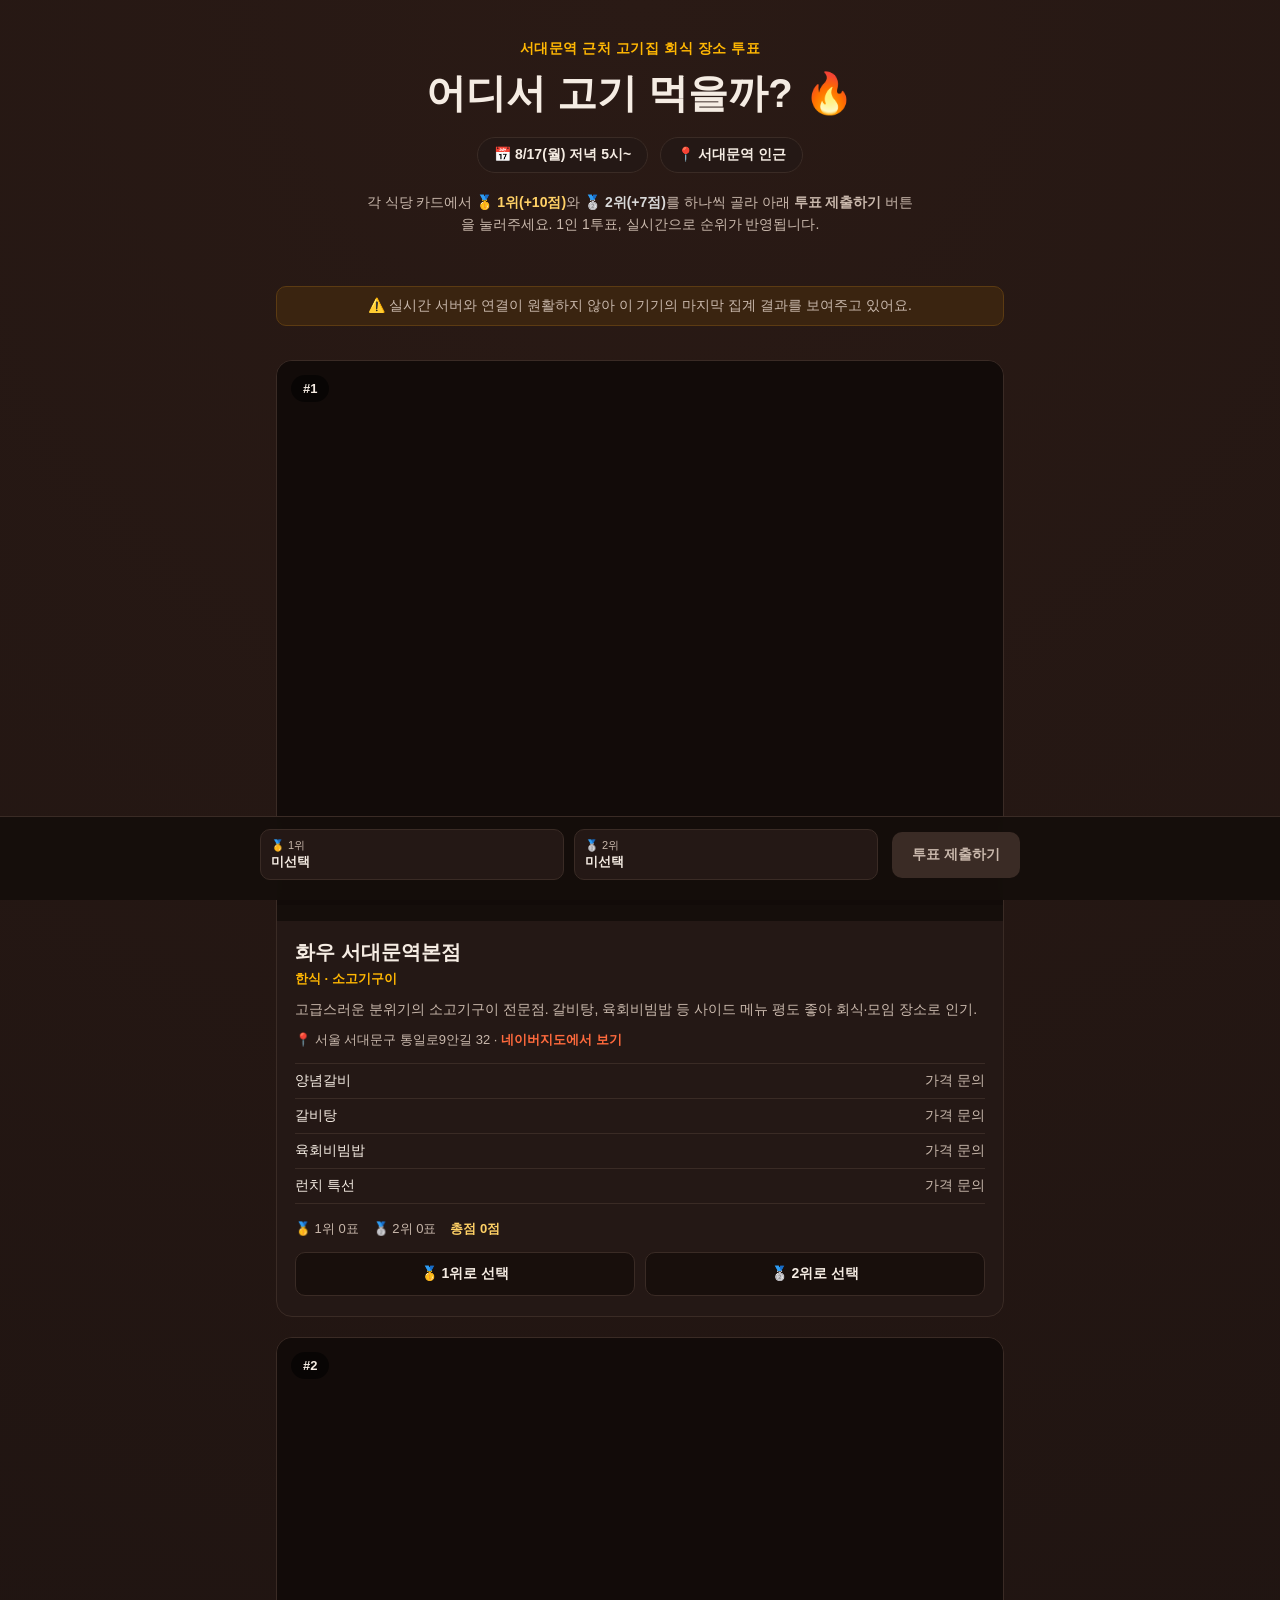
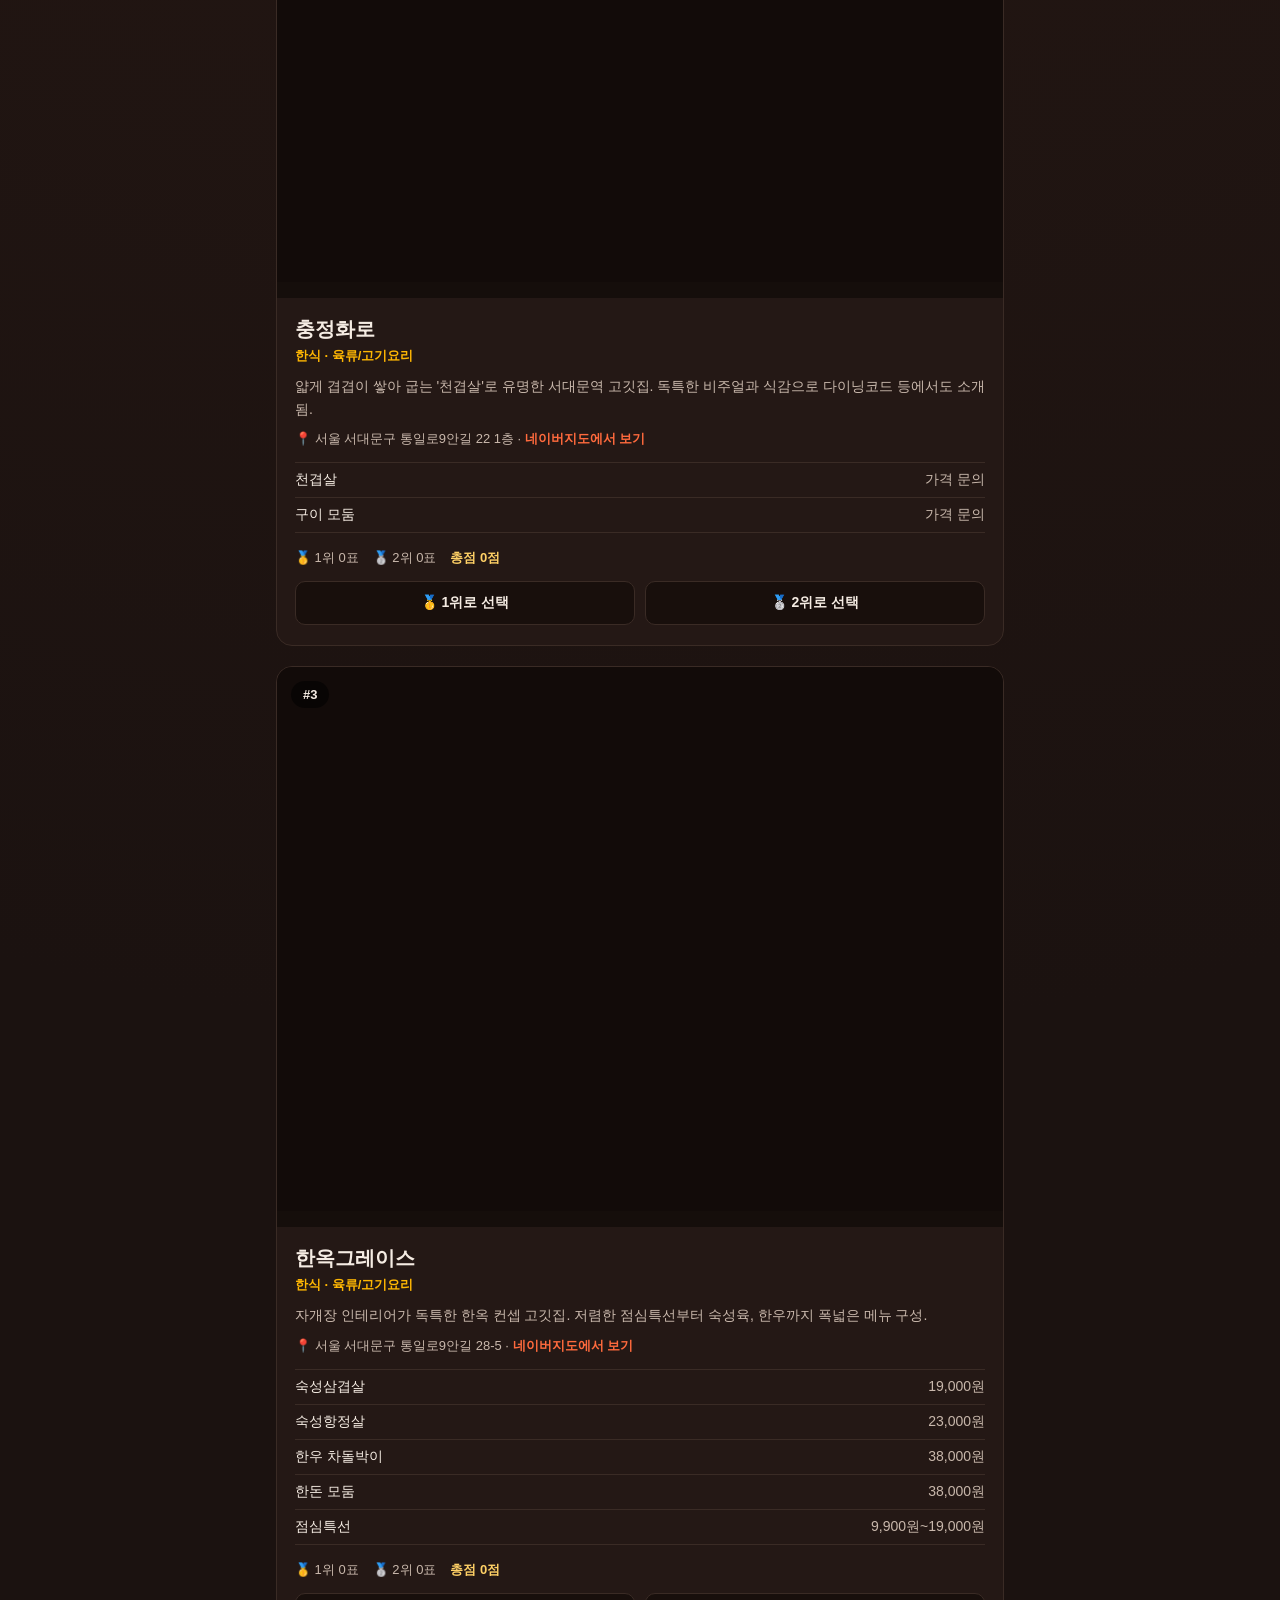
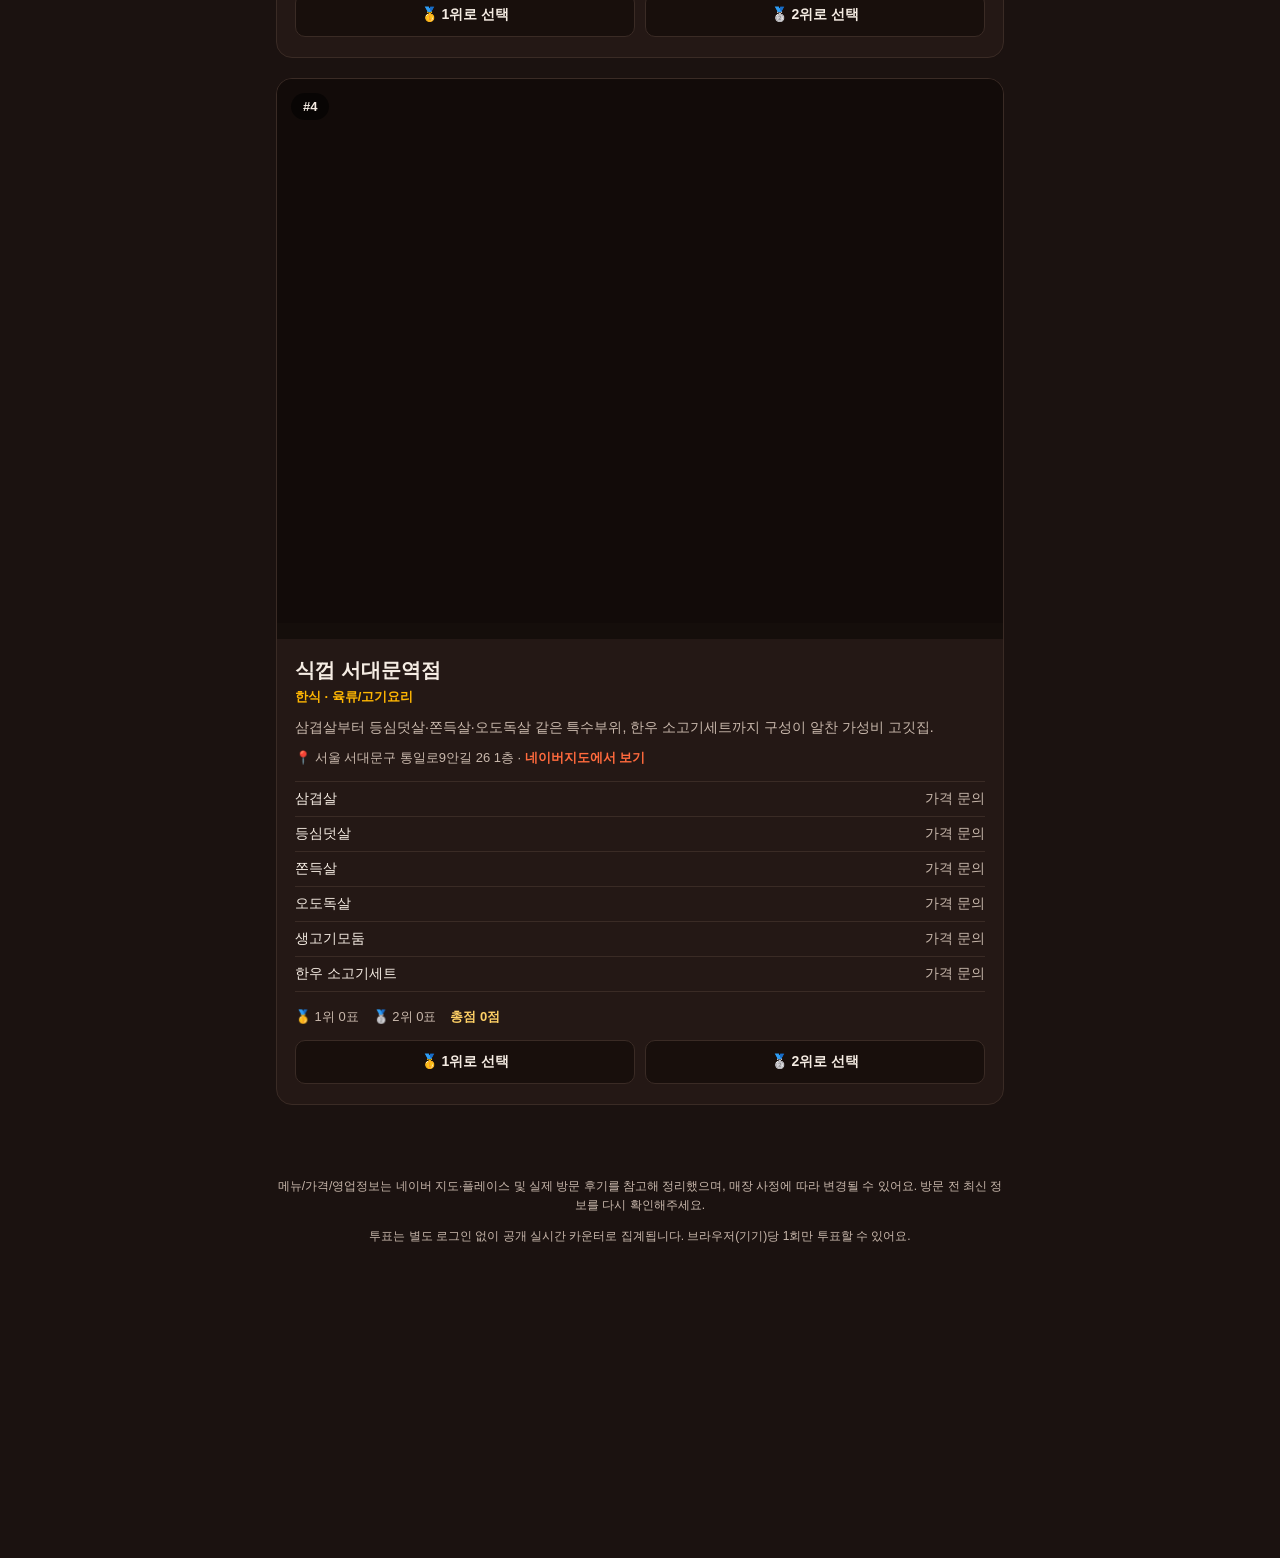
==== seodaemun-gogi-vote/index.html @ 244f773f "Add Seodaemun BBQ restaurant voting site Static site letting the team pick a dinner spot among 4 Seo" ====
<!DOCTYPE html>
<html lang="ko">
<head>
<meta charset="UTF-8">
<meta name="viewport" content="width=device-width, initial-scale=1.0">
<title>서대문 고기 회식 투표 🥩</title>
<link rel="stylesheet" href="style.css">
</head>
<body>

<header class="hero">
  <p class="eyebrow">서대문역 근처 고기집 회식 장소 투표</p>
  <h1>어디서 고기 먹을까? 🔥</h1>
  <div class="event-info">
    <span>📅 8/17(월) 저녁 5시~</span>
    <span>📍 서대문역 인근</span>
  </div>
  <p class="how-to">
    각 식당 카드에서 <strong class="c-gold">🥇 1위(+10점)</strong>와 <strong class="c-silver">🥈 2위(+7점)</strong>를 하나씩 골라
    아래 <strong>투표 제출하기</strong> 버튼을 눌러주세요. 1인 1투표, 실시간으로 순위가 반영됩니다.
  </p>
</header>

<main id="board" class="board">
  <p class="loading">투표 현황을 불러오는 중...</p>
</main>

<div id="vote-bar" class="vote-bar">
  <div class="vote-bar-inner">
    <div class="vote-bar-choices">
      <div class="choice-slot" id="slot-first">
        <span class="slot-label">🥇 1위</span>
        <span class="slot-value" id="slot-first-value">미선택</span>
      </div>
      <div class="choice-slot" id="slot-second">
        <span class="slot-label">🥈 2위</span>
        <span class="slot-value" id="slot-second-value">미선택</span>
      </div>
    </div>
    <button id="submit-btn" class="submit-btn" disabled>투표 제출하기</button>
  </div>
  <p id="vote-msg" class="vote-msg"></p>
</div>

<footer class="footer">
  <p>메뉴/가격/영업정보는 네이버 지도·플레이스 및 실제 방문 후기를 참고해 정리했으며, 매장 사정에 따라 변경될 수 있어요. 방문 전 최신 정보를 다시 확인해주세요.</p>
  <p>투표는 별도 로그인 없이 공개 실시간 카운터로 집계됩니다. 브라우저(기기)당 1회만 투표할 수 있어요.</p>
</footer>

<script src="restaurants.js"></script>
<script src="app.js"></script>
</body>
</html>
---- seodaemun-gogi-vote/style.css ----
:root {
  --bg: #1b1210;
  --bg-card: #241815;
  --ink: #f5ece3;
  --ink-soft: #c9b8ac;
  --accent: #ff6a3d;
  --accent-2: #ffb703;
  --gold: #ffd166;
  --line: #3a2b25;
  --radius: 16px;
}

* { box-sizing: border-box; }

body {
  margin: 0;
  font-family: -apple-system, BlinkMacSystemFont, "Apple SD Gothic Neo", "Malgun Gothic", sans-serif;
  background: radial-gradient(circle at top, #2a1a15 0%, var(--bg) 55%);
  color: var(--ink);
  padding-bottom: 140px;
}

.hero {
  text-align: center;
  padding: 40px 20px 24px;
}

.eyebrow {
  color: var(--accent-2);
  font-weight: 600;
  letter-spacing: 0.04em;
  margin: 0 0 8px;
  font-size: 14px;
}

.hero h1 {
  margin: 0 0 16px;
  font-size: clamp(28px, 5vw, 40px);
}

.event-info {
  display: flex;
  gap: 12px;
  justify-content: center;
  flex-wrap: wrap;
  margin-bottom: 18px;
}

.event-info span {
  background: var(--bg-card);
  border: 1px solid var(--line);
  padding: 8px 16px;
  border-radius: 999px;
  font-size: 14px;
  font-weight: 600;
}

.how-to {
  max-width: 560px;
  margin: 0 auto;
  color: var(--ink-soft);
  font-size: 14px;
  line-height: 1.6;
}

.c-gold { color: var(--gold); }
.c-silver { color: #d9d9d9; }

.board {
  max-width: 760px;
  margin: 0 auto;
  padding: 12px 16px 40px;
  display: flex;
  flex-direction: column;
  gap: 20px;
}

.loading, .api-warning {
  text-align: center;
  color: var(--ink-soft);
  font-size: 14px;
}

.api-warning {
  background: #3a2410;
  border: 1px solid #5c3b12;
  border-radius: 10px;
  padding: 10px 14px;
}

.card {
  position: relative;
  background: var(--bg-card);
  border: 1px solid var(--line);
  border-radius: var(--radius);
  overflow: hidden;
}

.card.leader {
  border: 2px solid var(--gold);
  box-shadow: 0 0 0 4px rgba(255, 209, 102, 0.15), 0 10px 30px rgba(255, 209, 102, 0.12);
}

.leader-badge {
  position: absolute;
  top: 14px;
  left: 14px;
  z-index: 2;
  background: linear-gradient(135deg, var(--gold), var(--accent-2));
  color: #2a1a05;
  font-weight: 800;
  padding: 6px 14px;
  border-radius: 999px;
  font-size: 13px;
  box-shadow: 0 4px 12px rgba(0,0,0,0.35);
}

.rank-badge {
  position: absolute;
  top: 14px;
  left: 14px;
  z-index: 2;
  background: rgba(0,0,0,0.55);
  color: var(--ink);
  font-weight: 700;
  padding: 6px 12px;
  border-radius: 999px;
  font-size: 13px;
}

.gallery-main {
  aspect-ratio: 4 / 3;
  background: #120b09;
}

.gallery-main-img {
  width: 100%;
  height: 100%;
  object-fit: cover;
  display: block;
}

.gallery-main-img.broken {
  display: none;
}

.thumb-row {
  display: flex;
  gap: 6px;
  padding: 8px;
  overflow-x: auto;
  background: #150e0b;
}

.thumb {
  flex: 0 0 auto;
  width: 56px;
  height: 56px;
  border-radius: 8px;
  overflow: hidden;
  border: 2px solid transparent;
  padding: 0;
  background: none;
  cursor: pointer;
  opacity: 0.6;
}

.thumb img {
  width: 100%;
  height: 100%;
  object-fit: cover;
  display: block;
}

.thumb.active {
  border-color: var(--accent);
  opacity: 1;
}

.card-body {
  padding: 18px 18px 20px;
}

.card-title {
  margin: 0 0 4px;
  font-size: 20px;
}

.card-category {
  margin: 0 0 10px;
  color: var(--accent-2);
  font-size: 13px;
  font-weight: 600;
}

.card-desc {
  margin: 0 0 10px;
  color: var(--ink-soft);
  font-size: 14px;
  line-height: 1.6;
}

.card-address {
  margin: 0 0 14px;
  font-size: 13px;
  color: var(--ink-soft);
}

.card-address a {
  color: var(--accent);
  text-decoration: none;
  font-weight: 600;
}

.menu-list {
  list-style: none;
  margin: 0 0 16px;
  padding: 0;
  border-top: 1px solid var(--line);
}

.menu-list li {
  display: flex;
  justify-content: space-between;
  padding: 8px 0;
  border-bottom: 1px solid var(--line);
  font-size: 14px;
}

.menu-price {
  color: var(--ink-soft);
}

.vote-stats {
  display: flex;
  gap: 14px;
  flex-wrap: wrap;
  font-size: 13px;
  color: var(--ink-soft);
  margin-bottom: 14px;
}

.total-score {
  color: var(--gold);
  font-weight: 700;
}

.card-actions {
  display: flex;
  gap: 10px;
}

.pick-btn {
  flex: 1;
  padding: 12px 10px;
  border-radius: 10px;
  border: 1px solid var(--line);
  background: #180f0c;
  color: var(--ink);
  font-weight: 600;
  font-size: 14px;
  cursor: pointer;
}

.pick-btn.pick-first.active {
  background: linear-gradient(135deg, var(--gold), var(--accent-2));
  color: #2a1a05;
  border-color: transparent;
}

.pick-btn.pick-second.active {
  background: #d9d9d9;
  color: #2a1a05;
  border-color: transparent;
}

.vote-bar {
  position: fixed;
  bottom: 0;
  left: 0;
  right: 0;
  background: #150e0bee;
  backdrop-filter: blur(6px);
  border-top: 1px solid var(--line);
  padding: 12px 16px calc(12px + env(safe-area-inset-bottom));
  z-index: 10;
}

.vote-bar-inner {
  max-width: 760px;
  margin: 0 auto;
  display: flex;
  align-items: center;
  gap: 14px;
}

.vote-bar-choices {
  display: flex;
  gap: 10px;
  flex: 1;
  min-width: 0;
}

.choice-slot {
  flex: 1;
  background: var(--bg-card);
  border: 1px solid var(--line);
  border-radius: 10px;
  padding: 8px 10px;
  min-width: 0;
}

.slot-label {
  display: block;
  font-size: 11px;
  color: var(--ink-soft);
}

.slot-value {
  display: block;
  font-size: 13px;
  font-weight: 700;
  white-space: nowrap;
  overflow: hidden;
  text-overflow: ellipsis;
}

.submit-btn {
  flex: 0 0 auto;
  padding: 14px 20px;
  border-radius: 10px;
  border: none;
  background: linear-gradient(135deg, var(--accent), var(--accent-2));
  color: #2a1205;
  font-weight: 800;
  font-size: 14px;
  cursor: pointer;
}

.submit-btn:disabled {
  background: #3a2b25;
  color: var(--ink-soft);
  cursor: not-allowed;
}

.vote-msg {
  max-width: 760px;
  margin: 8px auto 0;
  text-align: center;
  font-size: 12px;
  color: var(--ink-soft);
}

.footer {
  max-width: 760px;
  margin: 0 auto;
  padding: 20px 16px 160px;
  color: var(--ink-soft);
  font-size: 12px;
  line-height: 1.6;
  text-align: center;
}

@media (max-width: 480px) {
  .vote-bar-inner { flex-wrap: wrap; }
  .submit-btn { width: 100%; }
}
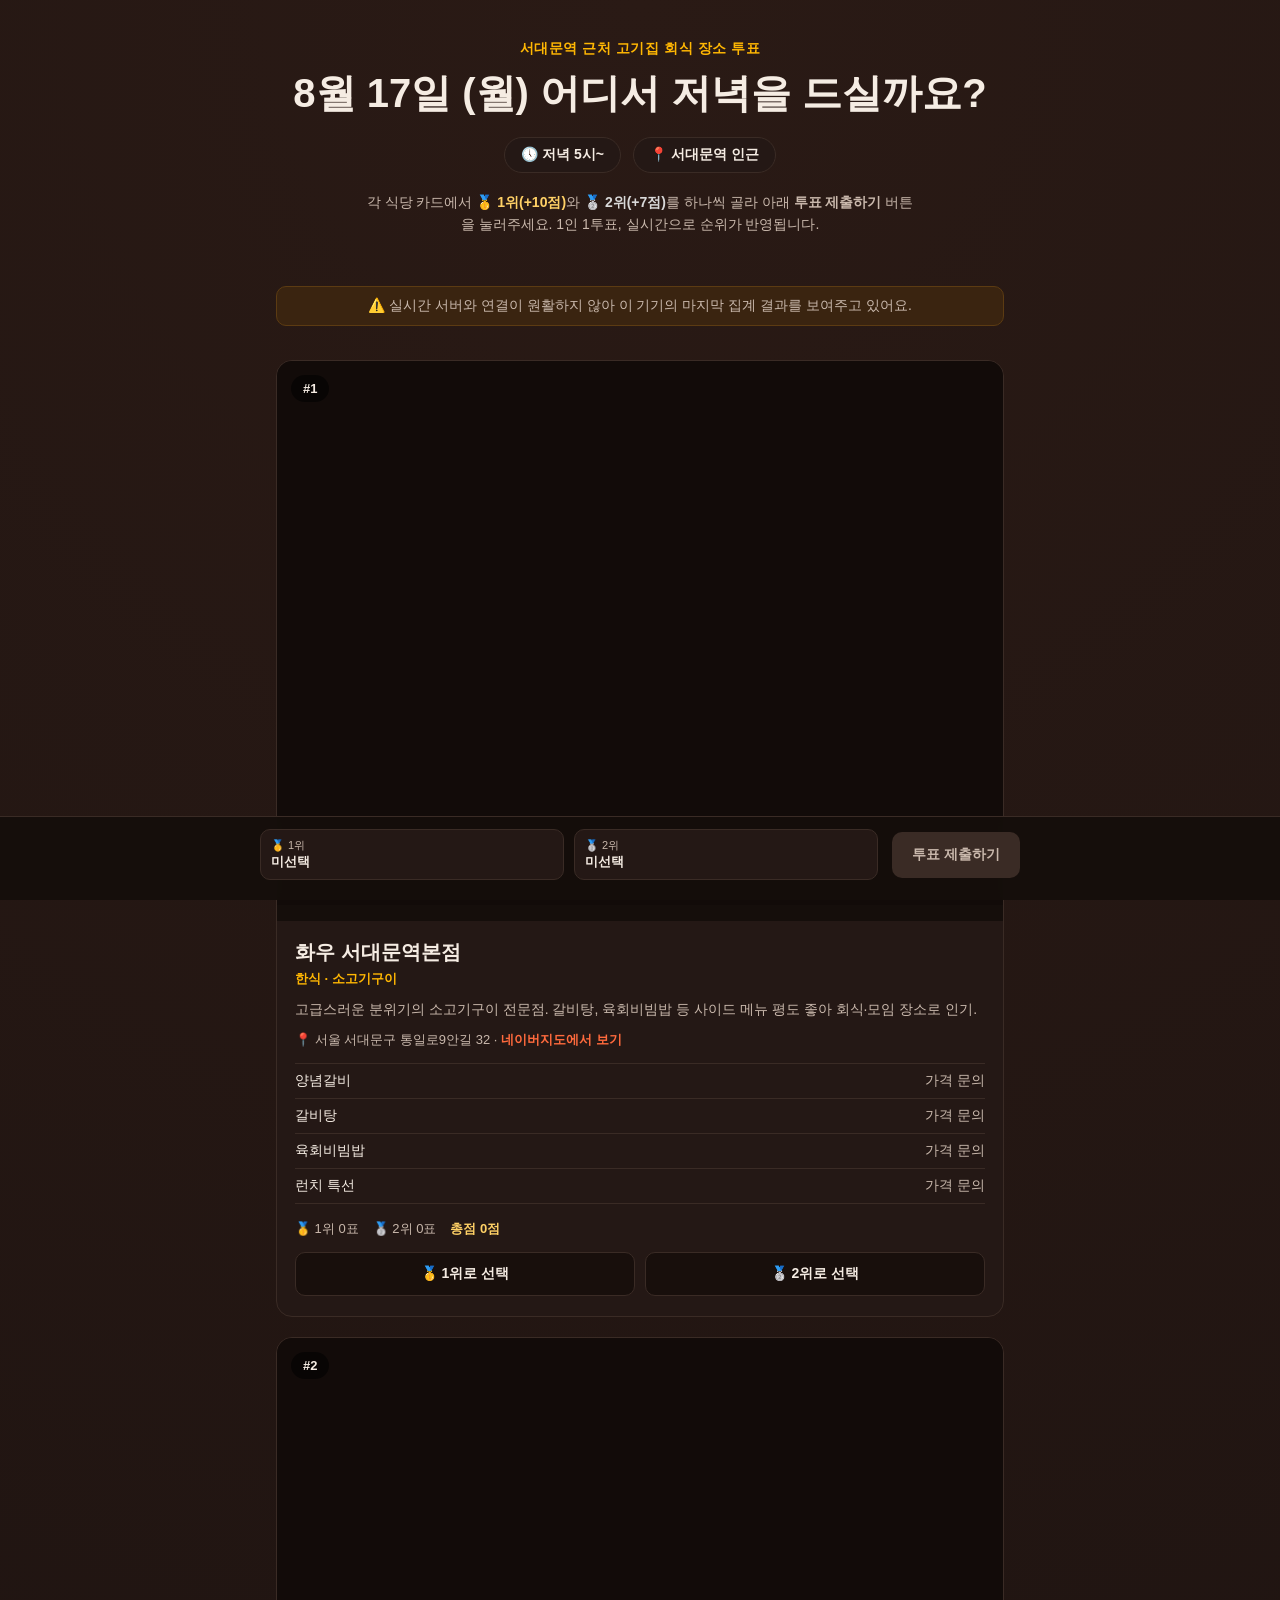
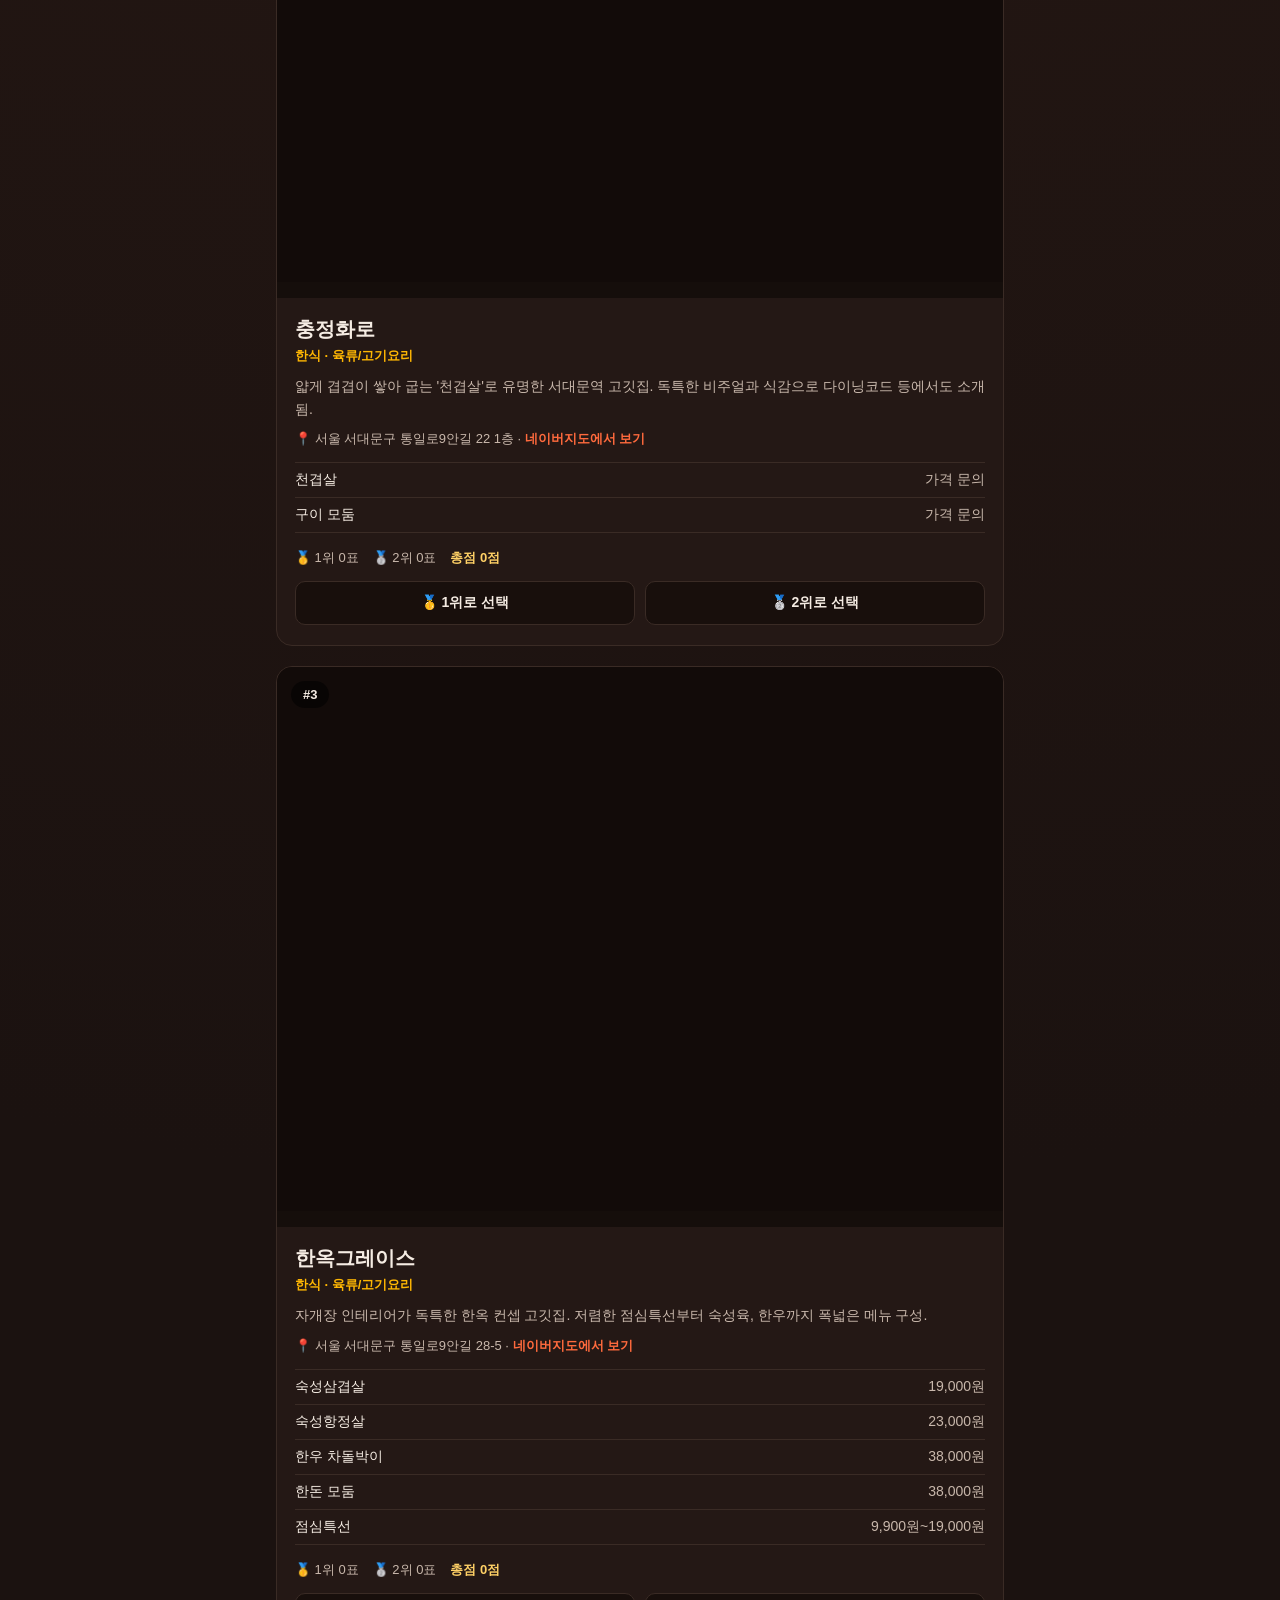
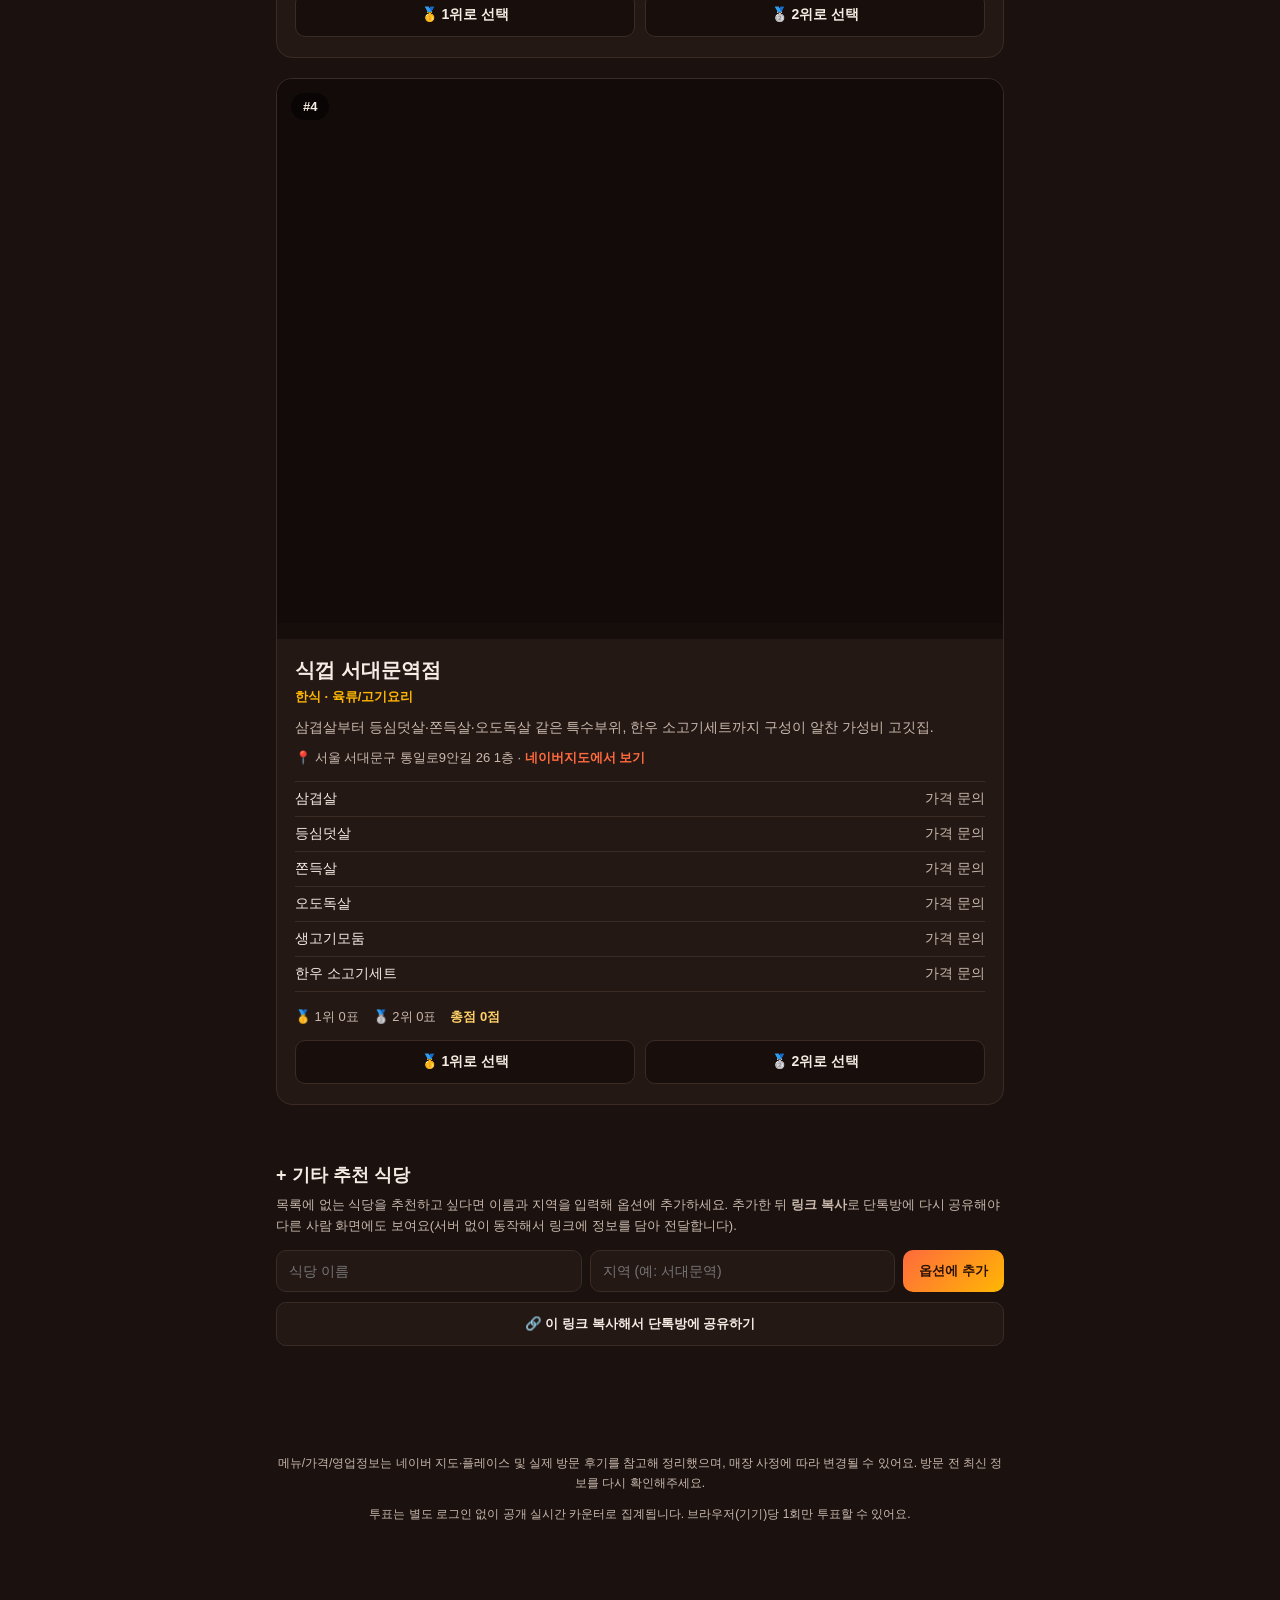
==== commit f2d642f2: "Update title and add custom restaurant suggestions Retitles the page to "8월 17일 (월) 어디서 저녁을 드실까요?" a" ====
--- a/seodaemun-gogi-vote/index.html
+++ b/seodaemun-gogi-vote/index.html
@@ -3,16 +3,16 @@
 <head>
 <meta charset="UTF-8">
 <meta name="viewport" content="width=device-width, initial-scale=1.0">
-<title>서대문 고기 회식 투표 🥩</title>
+<title>8월 17일 (월) 어디서 저녁을 드실까요?</title>
 <link rel="stylesheet" href="style.css">
 </head>
 <body>
 
 <header class="hero">
   <p class="eyebrow">서대문역 근처 고기집 회식 장소 투표</p>
-  <h1>어디서 고기 먹을까? 🔥</h1>
+  <h1>8월 17일 (월) 어디서 저녁을 드실까요?</h1>
   <div class="event-info">
-    <span>📅 8/17(월) 저녁 5시~</span>
+    <span>🕔 저녁 5시~</span>
     <span>📍 서대문역 인근</span>
   </div>
   <p class="how-to">
@@ -24,6 +24,21 @@
 <main id="board" class="board">
   <p class="loading">투표 현황을 불러오는 중...</p>
 </main>
+
+<section class="add-custom">
+  <h2>+ 기타 추천 식당</h2>
+  <p class="add-custom-desc">
+    목록에 없는 식당을 추천하고 싶다면 이름과 지역을 입력해 옵션에 추가하세요.
+    추가한 뒤 <strong>링크 복사</strong>로 단톡방에 다시 공유해야 다른 사람 화면에도 보여요(서버 없이 동작해서 링크에 정보를 담아 전달합니다).
+  </p>
+  <form id="custom-form" class="custom-form">
+    <input type="text" id="custom-name" placeholder="식당 이름" maxlength="40" required>
+    <input type="text" id="custom-region" placeholder="지역 (예: 서대문역)" maxlength="20" required>
+    <button type="submit">옵션에 추가</button>
+  </form>
+  <button type="button" id="copy-link-btn" class="copy-link-btn">🔗 이 링크 복사해서 단톡방에 공유하기</button>
+  <p id="custom-msg" class="custom-msg"></p>
+</section>
 
 <div id="vote-bar" class="vote-bar">
   <div class="vote-bar-inner">
--- a/seodaemun-gogi-vote/style.css
+++ b/seodaemun-gogi-vote/style.css
@@ -361,6 +361,101 @@
   text-align: center;
 }
 
+.gallery-placeholder {
+  aspect-ratio: 4 / 3;
+  background: linear-gradient(135deg, #2a1a15, #3a241a);
+  display: flex;
+  flex-direction: column;
+  align-items: center;
+  justify-content: center;
+  gap: 8px;
+}
+
+.placeholder-emoji {
+  font-size: 40px;
+}
+
+.placeholder-label {
+  font-size: 13px;
+  color: var(--ink-soft);
+}
+
+.custom-note {
+  margin: 0 0 16px;
+  font-size: 13px;
+  color: var(--ink-soft);
+  font-style: italic;
+}
+
+.custom-card.leader {
+  border-color: var(--gold);
+}
+
+.add-custom {
+  max-width: 760px;
+  margin: 0 auto 24px;
+  padding: 18px 16px 24px;
+}
+
+.add-custom h2 {
+  font-size: 18px;
+  margin: 0 0 8px;
+}
+
+.add-custom-desc {
+  font-size: 13px;
+  color: var(--ink-soft);
+  line-height: 1.6;
+  margin: 0 0 14px;
+}
+
+.custom-form {
+  display: flex;
+  gap: 8px;
+  flex-wrap: wrap;
+  margin-bottom: 10px;
+}
+
+.custom-form input {
+  flex: 1 1 140px;
+  padding: 12px;
+  border-radius: 10px;
+  border: 1px solid var(--line);
+  background: var(--bg-card);
+  color: var(--ink);
+  font-size: 14px;
+}
+
+.custom-form button {
+  flex: 0 0 auto;
+  padding: 12px 16px;
+  border-radius: 10px;
+  border: none;
+  background: linear-gradient(135deg, var(--accent), var(--accent-2));
+  color: #2a1205;
+  font-weight: 700;
+  cursor: pointer;
+}
+
+.copy-link-btn {
+  width: 100%;
+  padding: 12px;
+  border-radius: 10px;
+  border: 1px solid var(--line);
+  background: var(--bg-card);
+  color: var(--ink);
+  font-weight: 600;
+  cursor: pointer;
+}
+
+.custom-msg {
+  min-height: 18px;
+  font-size: 12px;
+  color: var(--ink-soft);
+  margin: 10px 0 0;
+  text-align: center;
+}
+
 @media (max-width: 480px) {
   .vote-bar-inner { flex-wrap: wrap; }
   .submit-btn { width: 100%; }
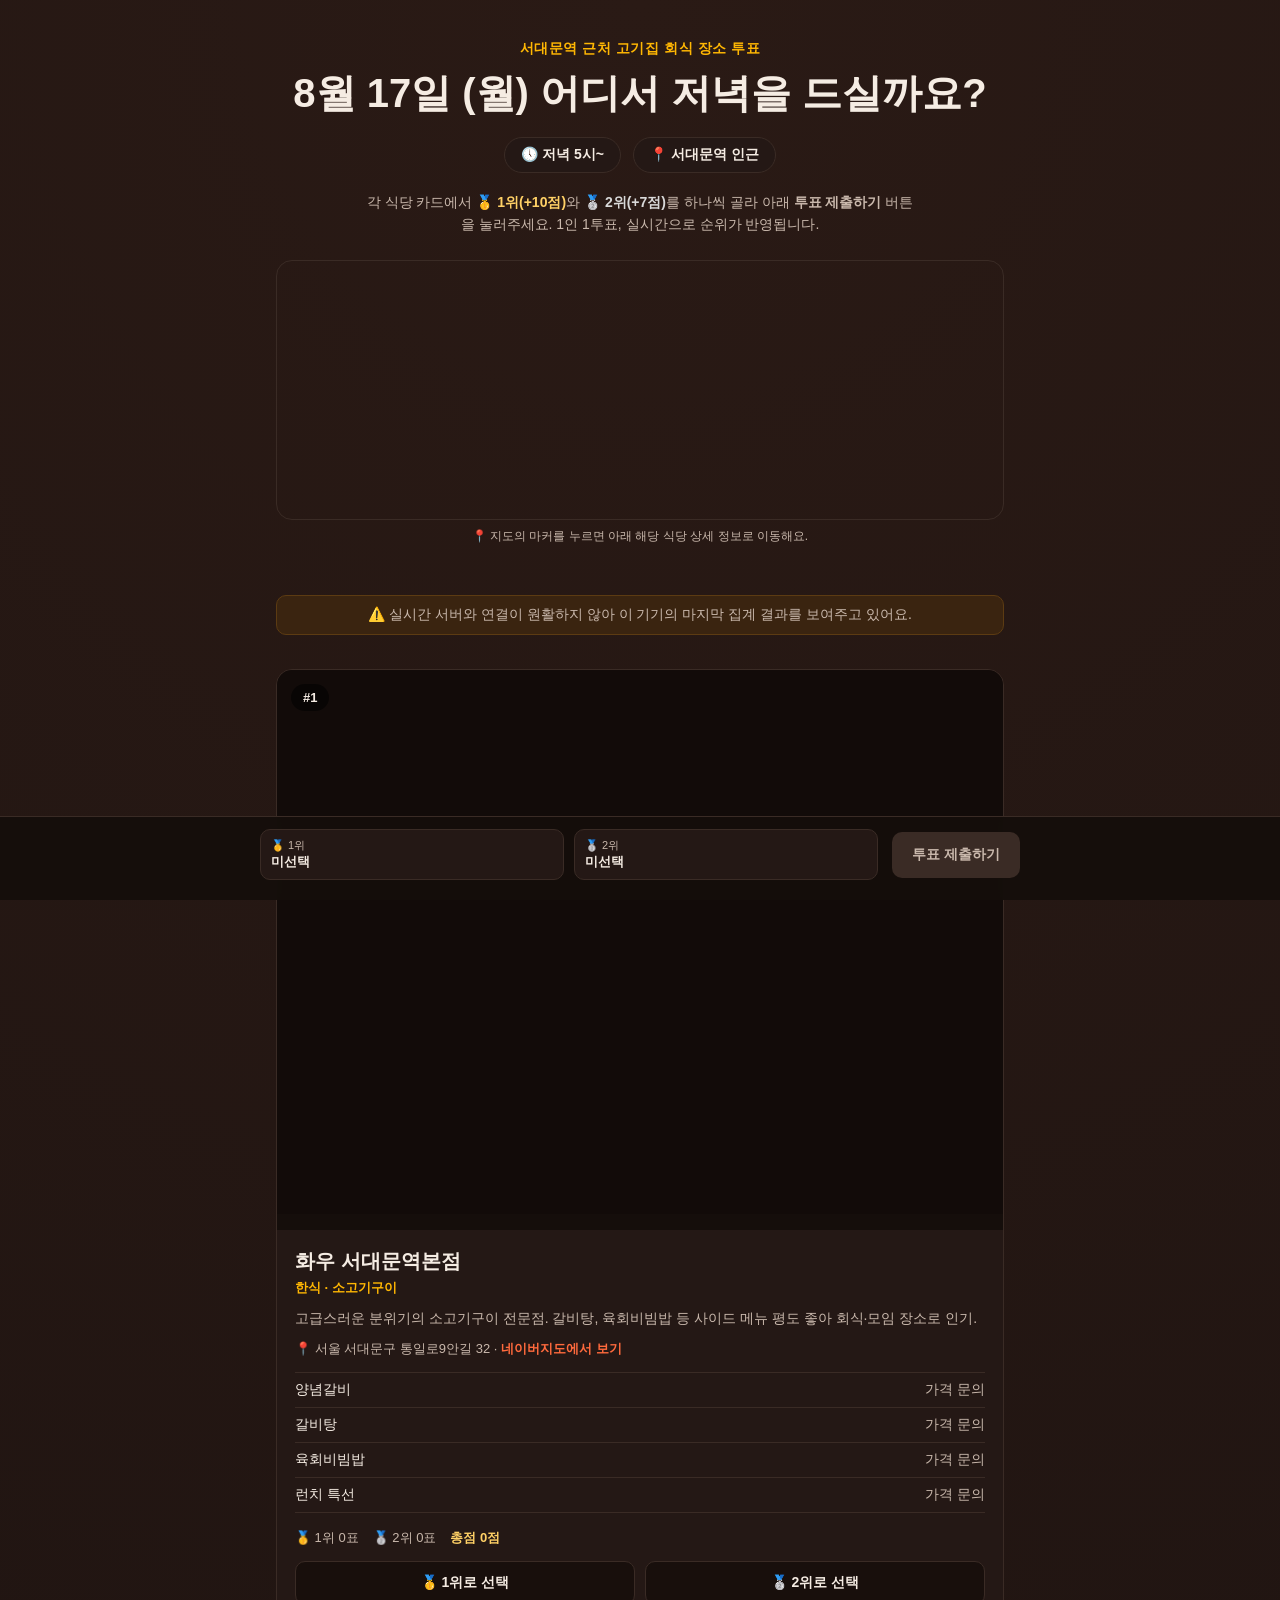
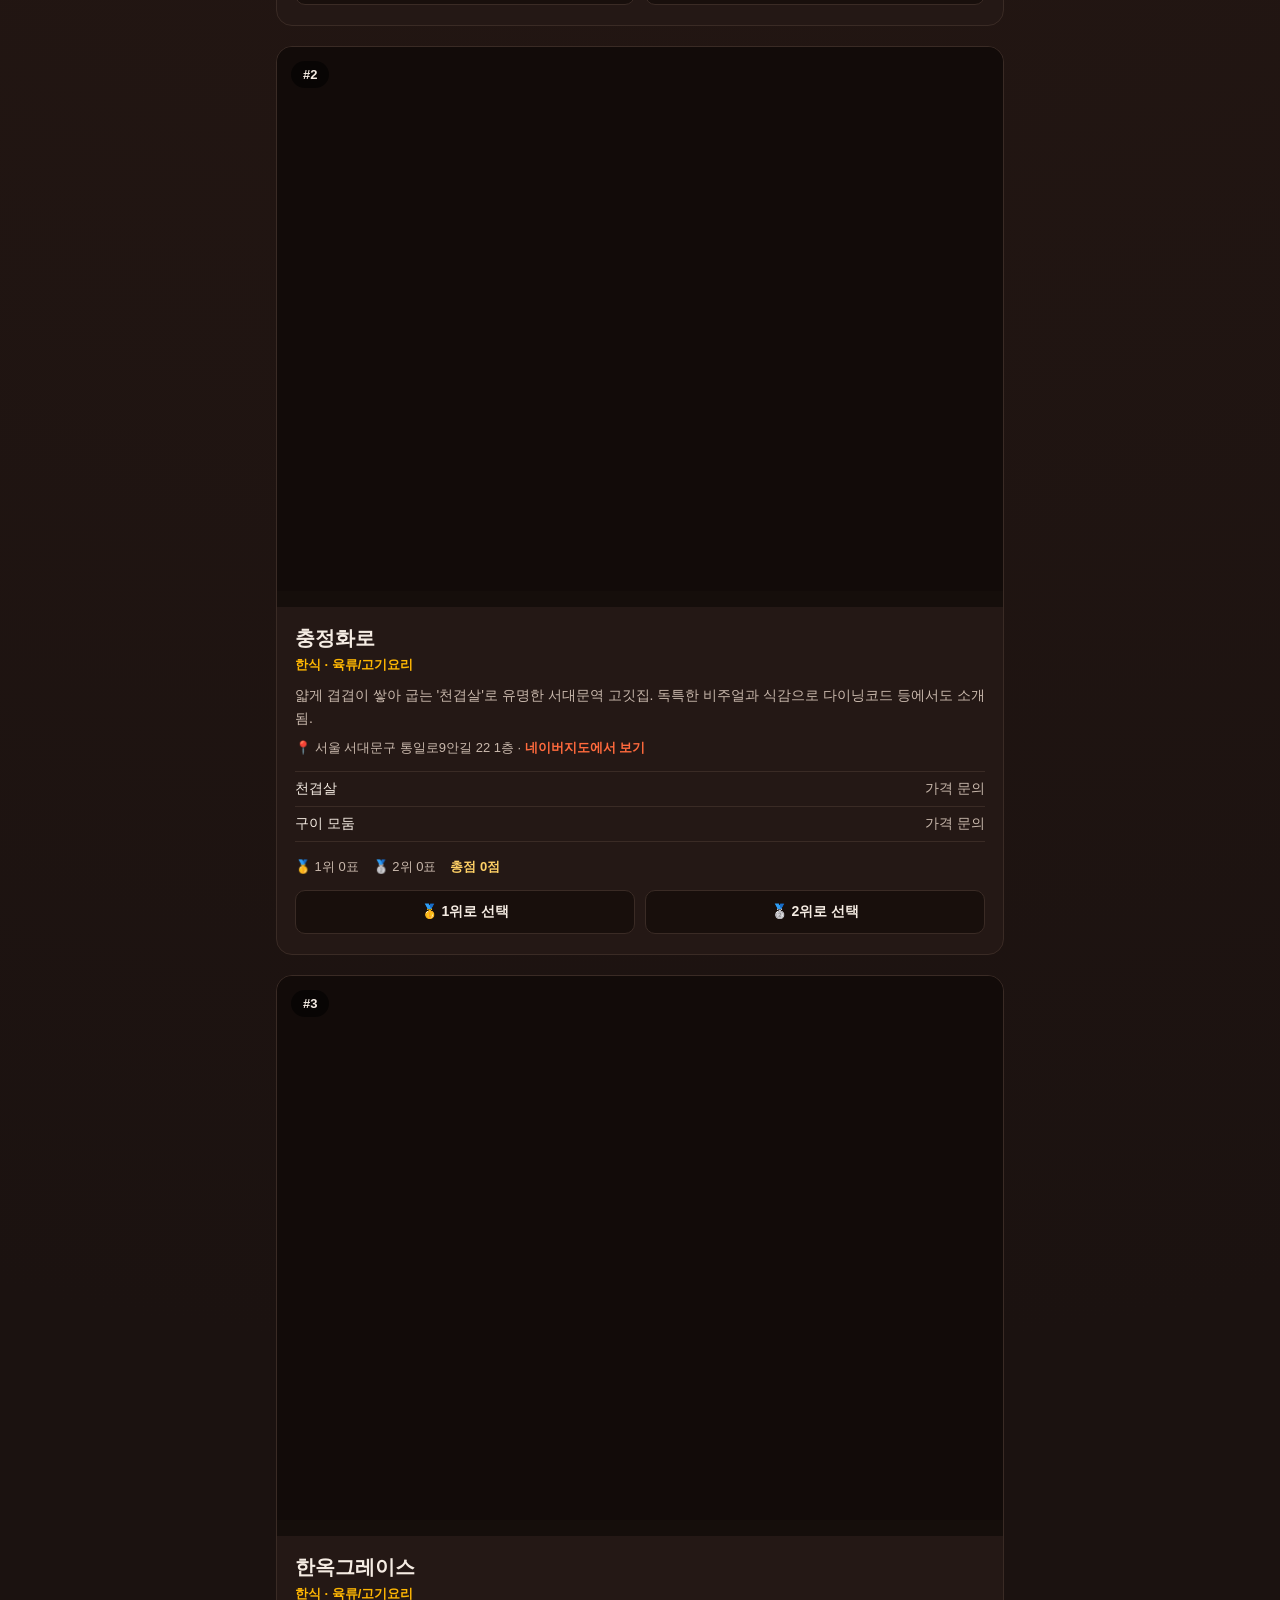
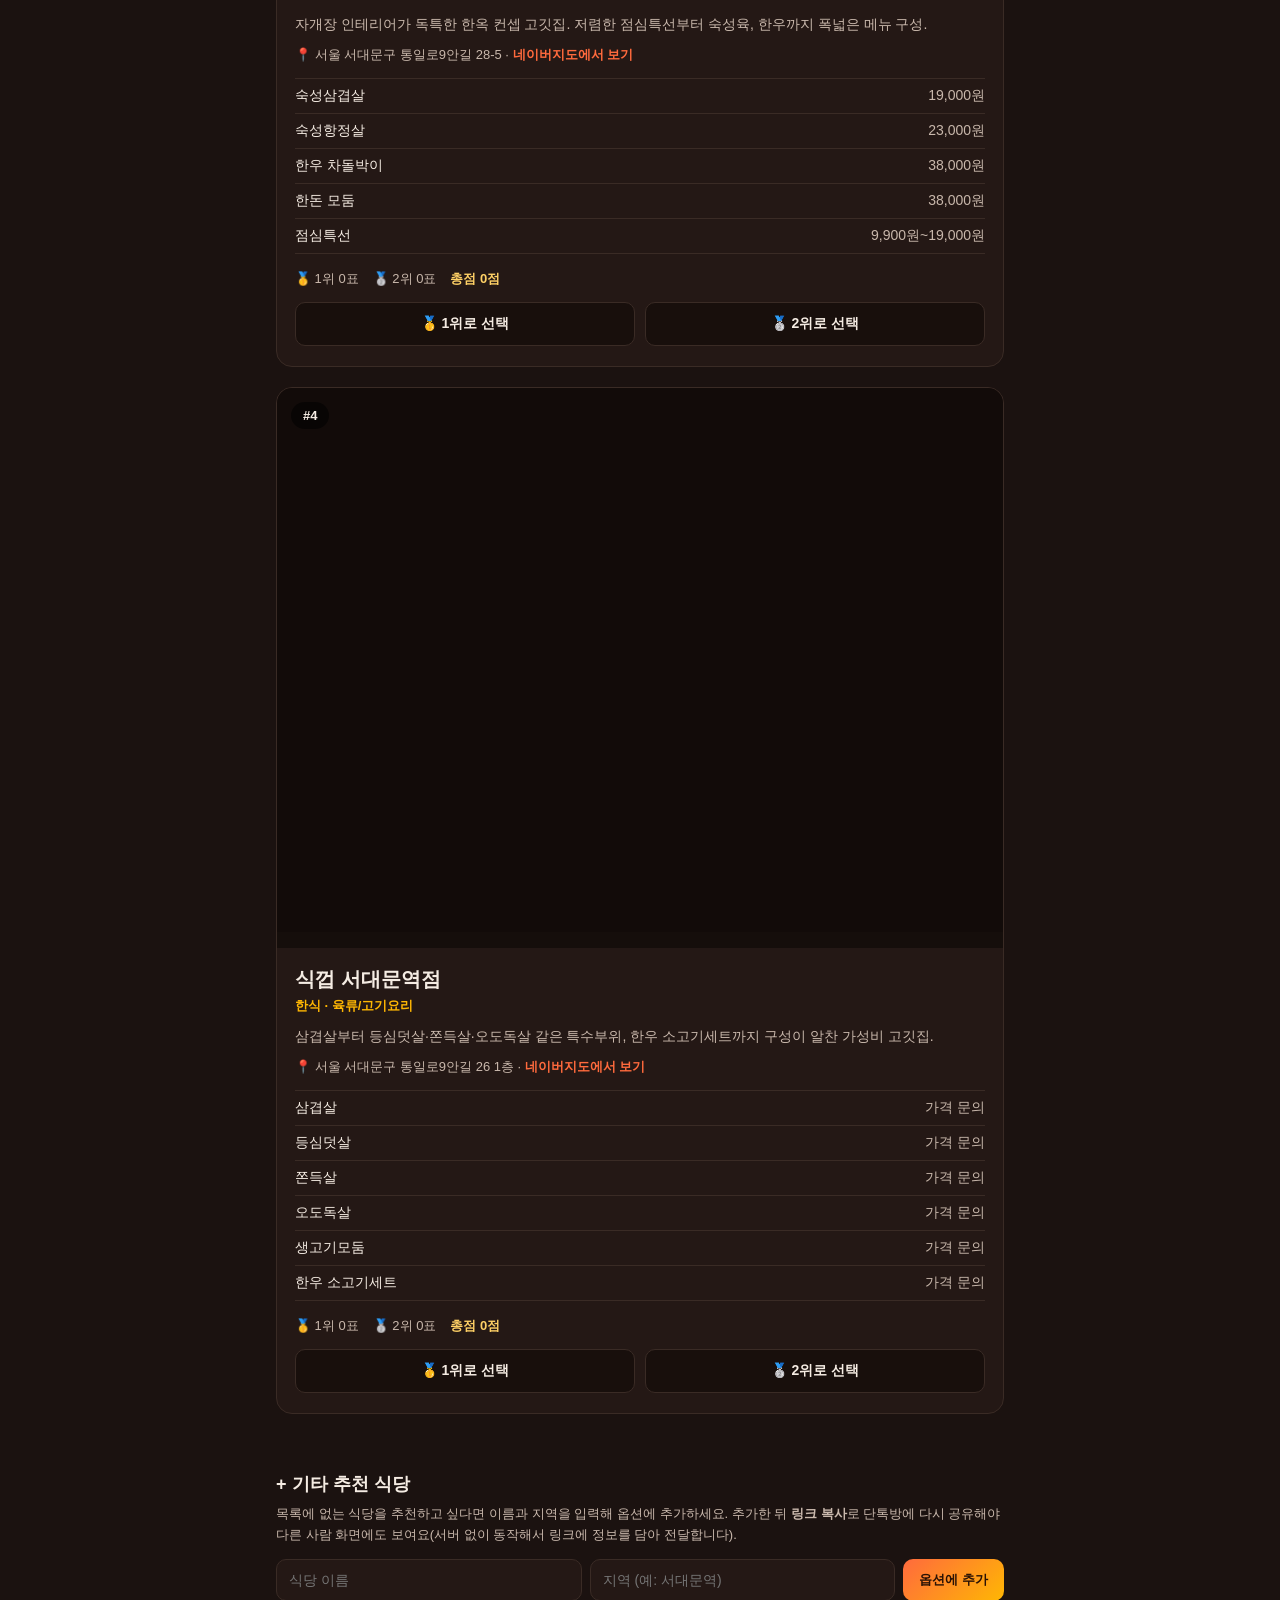
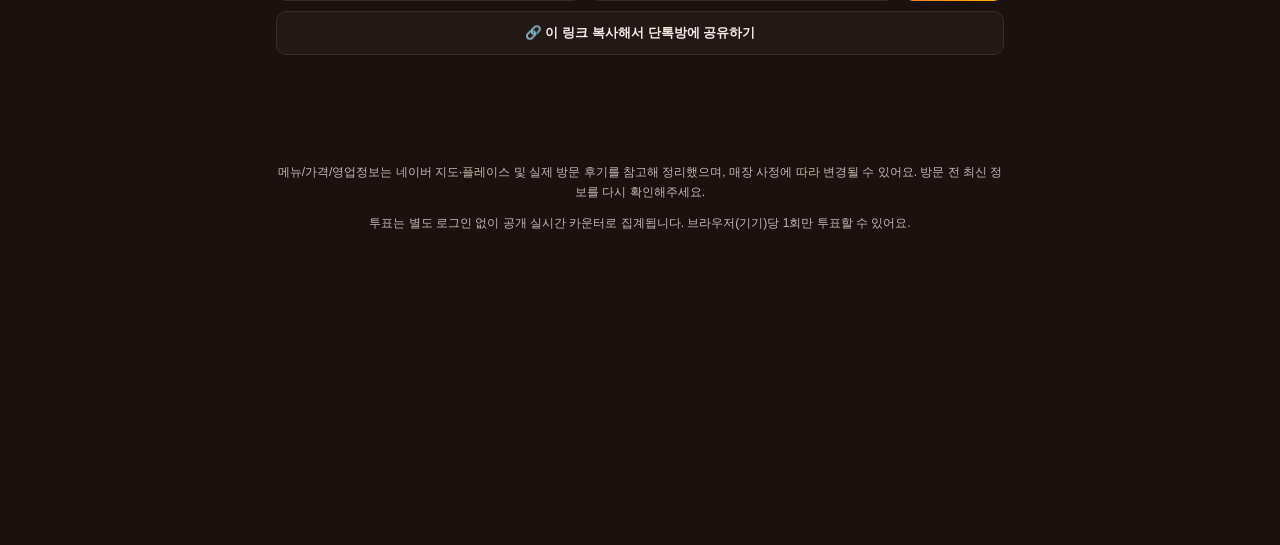
==== commit 7a8d5248: "Add a map showing each restaurant's location Embeds a Leaflet/OpenStreetMap view (no API key needed)" ====
--- a/seodaemun-gogi-vote/index.html
+++ b/seodaemun-gogi-vote/index.html
@@ -4,6 +4,7 @@
 <meta charset="UTF-8">
 <meta name="viewport" content="width=device-width, initial-scale=1.0">
 <title>8월 17일 (월) 어디서 저녁을 드실까요?</title>
+<link rel="stylesheet" href="https://unpkg.com/leaflet@1.9.4/dist/leaflet.css" integrity="sha256-p4NxAoJBhIIN+hmNHrzRCf9tD/miZyoHS5obTRR9BMY=" crossorigin="">
 <link rel="stylesheet" href="style.css">
 </head>
 <body>
@@ -20,6 +21,11 @@
     아래 <strong>투표 제출하기</strong> 버튼을 눌러주세요. 1인 1투표, 실시간으로 순위가 반영됩니다.
   </p>
 </header>
+
+<section class="map-section">
+  <div id="map" class="map"></div>
+  <p class="map-hint">📍 지도의 마커를 누르면 아래 해당 식당 상세 정보로 이동해요.</p>
+</section>
 
 <main id="board" class="board">
   <p class="loading">투표 현황을 불러오는 중...</p>
@@ -62,6 +68,7 @@
   <p>투표는 별도 로그인 없이 공개 실시간 카운터로 집계됩니다. 브라우저(기기)당 1회만 투표할 수 있어요.</p>
 </footer>
 
+<script src="https://unpkg.com/leaflet@1.9.4/dist/leaflet.js" integrity="sha256-20nQCchB9co0qIjJZRGuk2/Z9VM+kNiyxNV1lvTlZBo=" crossorigin=""></script>
 <script src="restaurants.js"></script>
 <script src="app.js"></script>
 </body>
--- a/seodaemun-gogi-vote/style.css
+++ b/seodaemun-gogi-vote/style.css
@@ -65,6 +65,35 @@
 
 .c-gold { color: var(--gold); }
 .c-silver { color: #d9d9d9; }
+
+.map-section {
+  max-width: 760px;
+  margin: 0 auto 24px;
+  padding: 0 16px;
+}
+
+.map {
+  height: 260px;
+  border-radius: var(--radius);
+  overflow: hidden;
+  border: 1px solid var(--line);
+}
+
+.map-hint {
+  margin: 8px 0 0;
+  font-size: 12px;
+  color: var(--ink-soft);
+  text-align: center;
+}
+
+.card-highlight {
+  animation: card-flash 1.6s ease-out;
+}
+
+@keyframes card-flash {
+  0% { box-shadow: 0 0 0 4px rgba(255, 106, 61, 0.6); }
+  100% { box-shadow: none; }
+}
 
 .board {
   max-width: 760px;
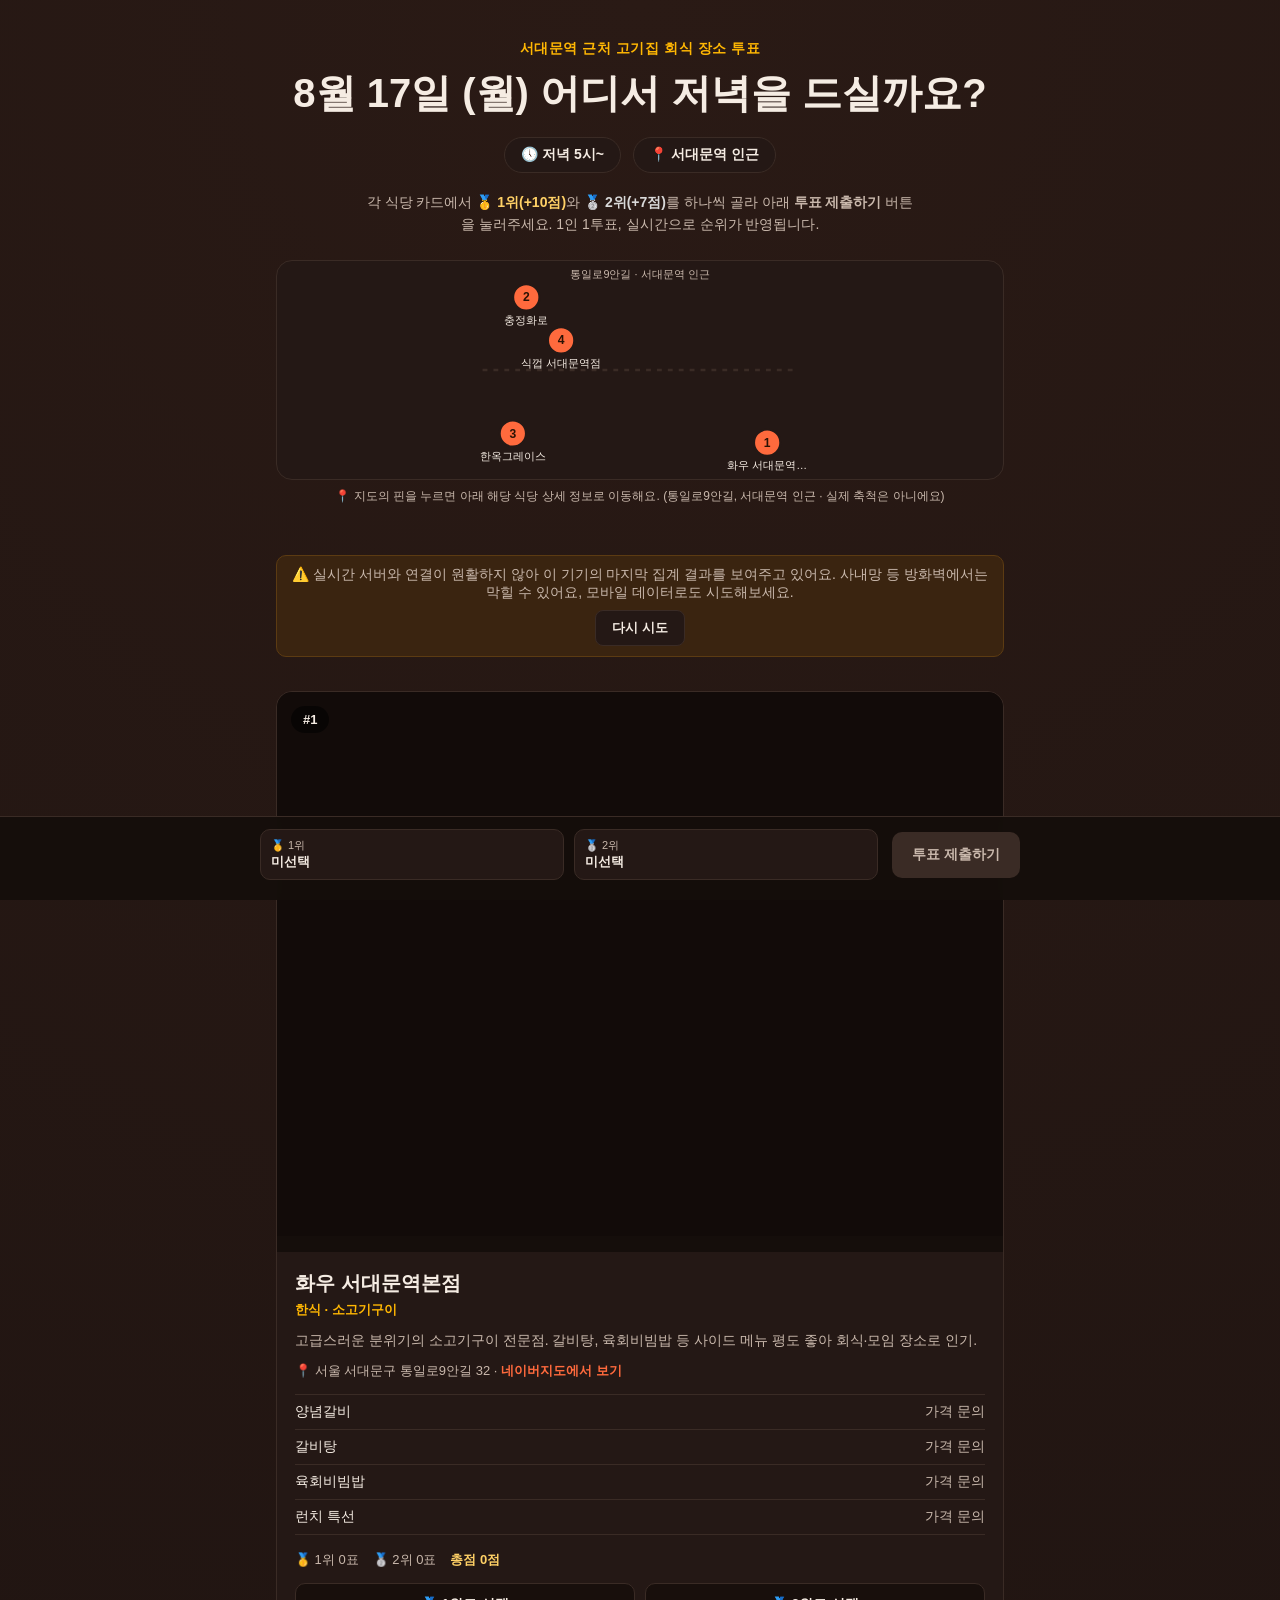
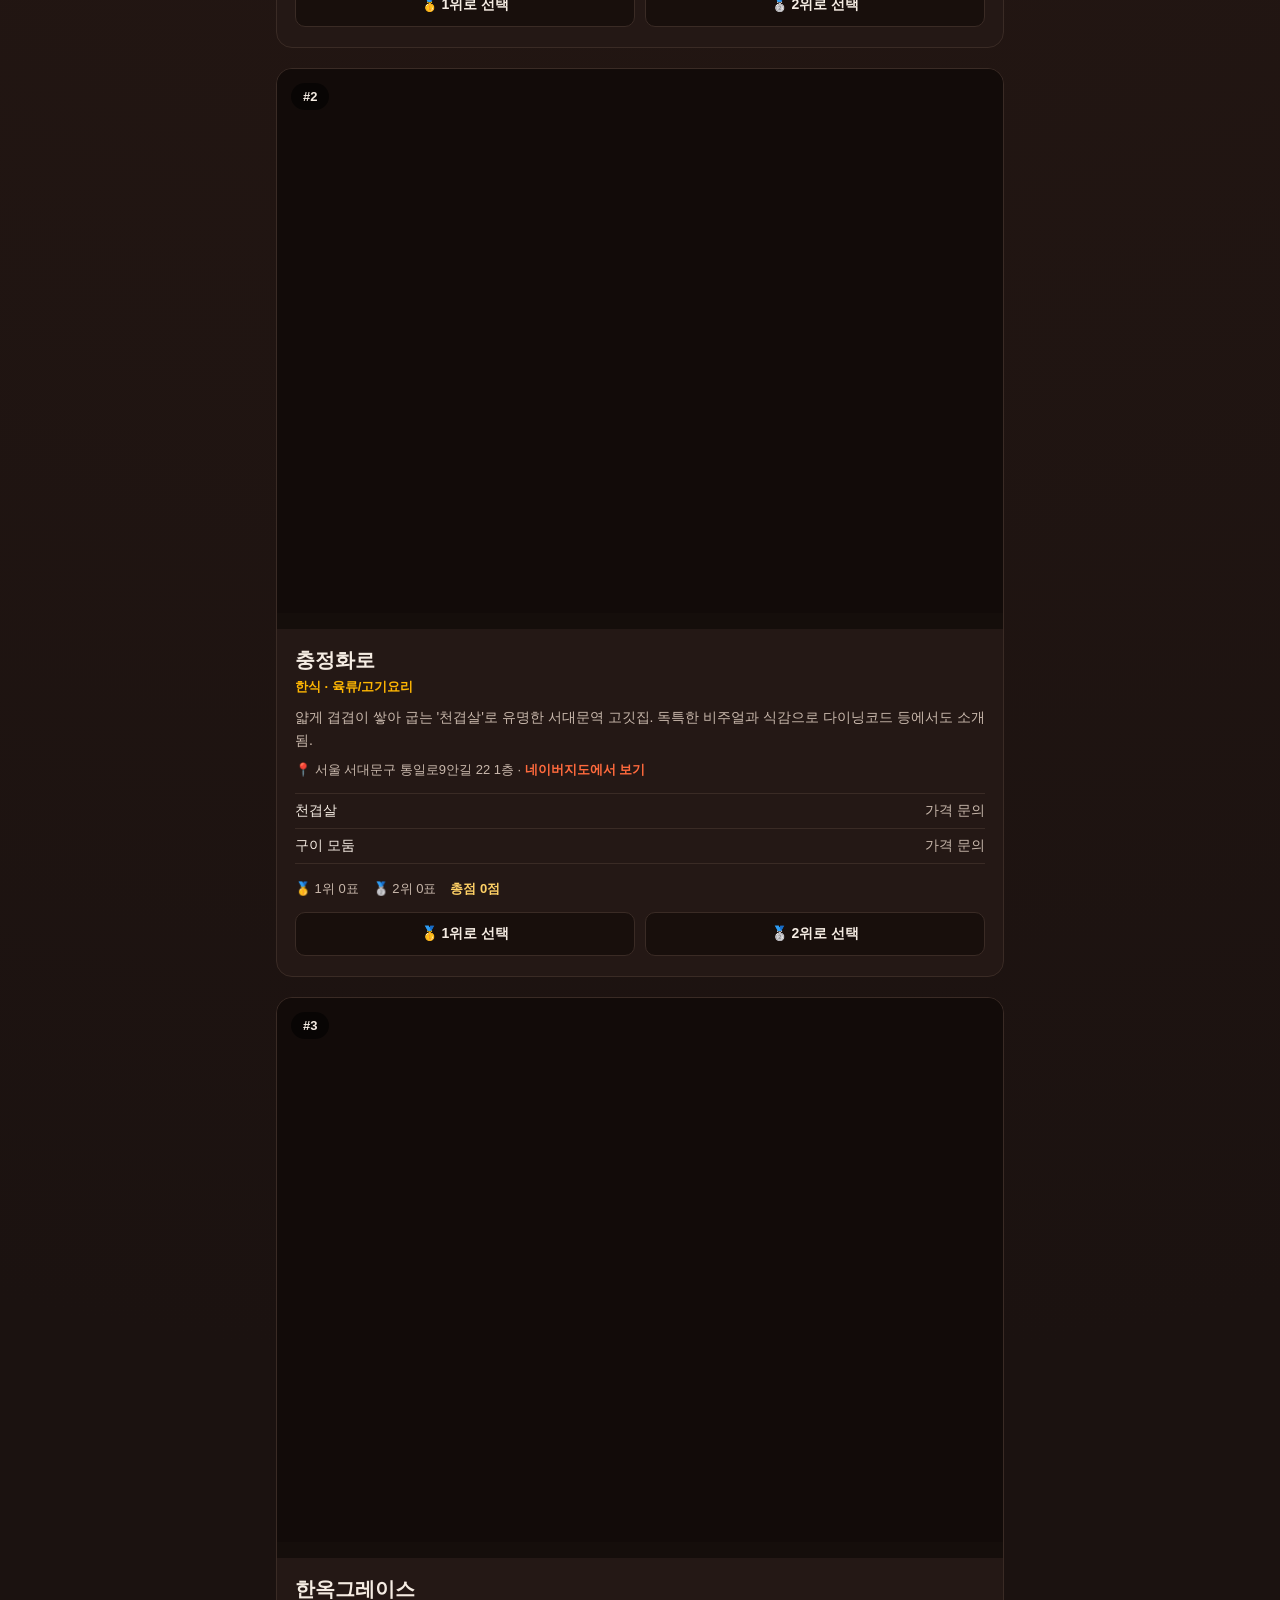
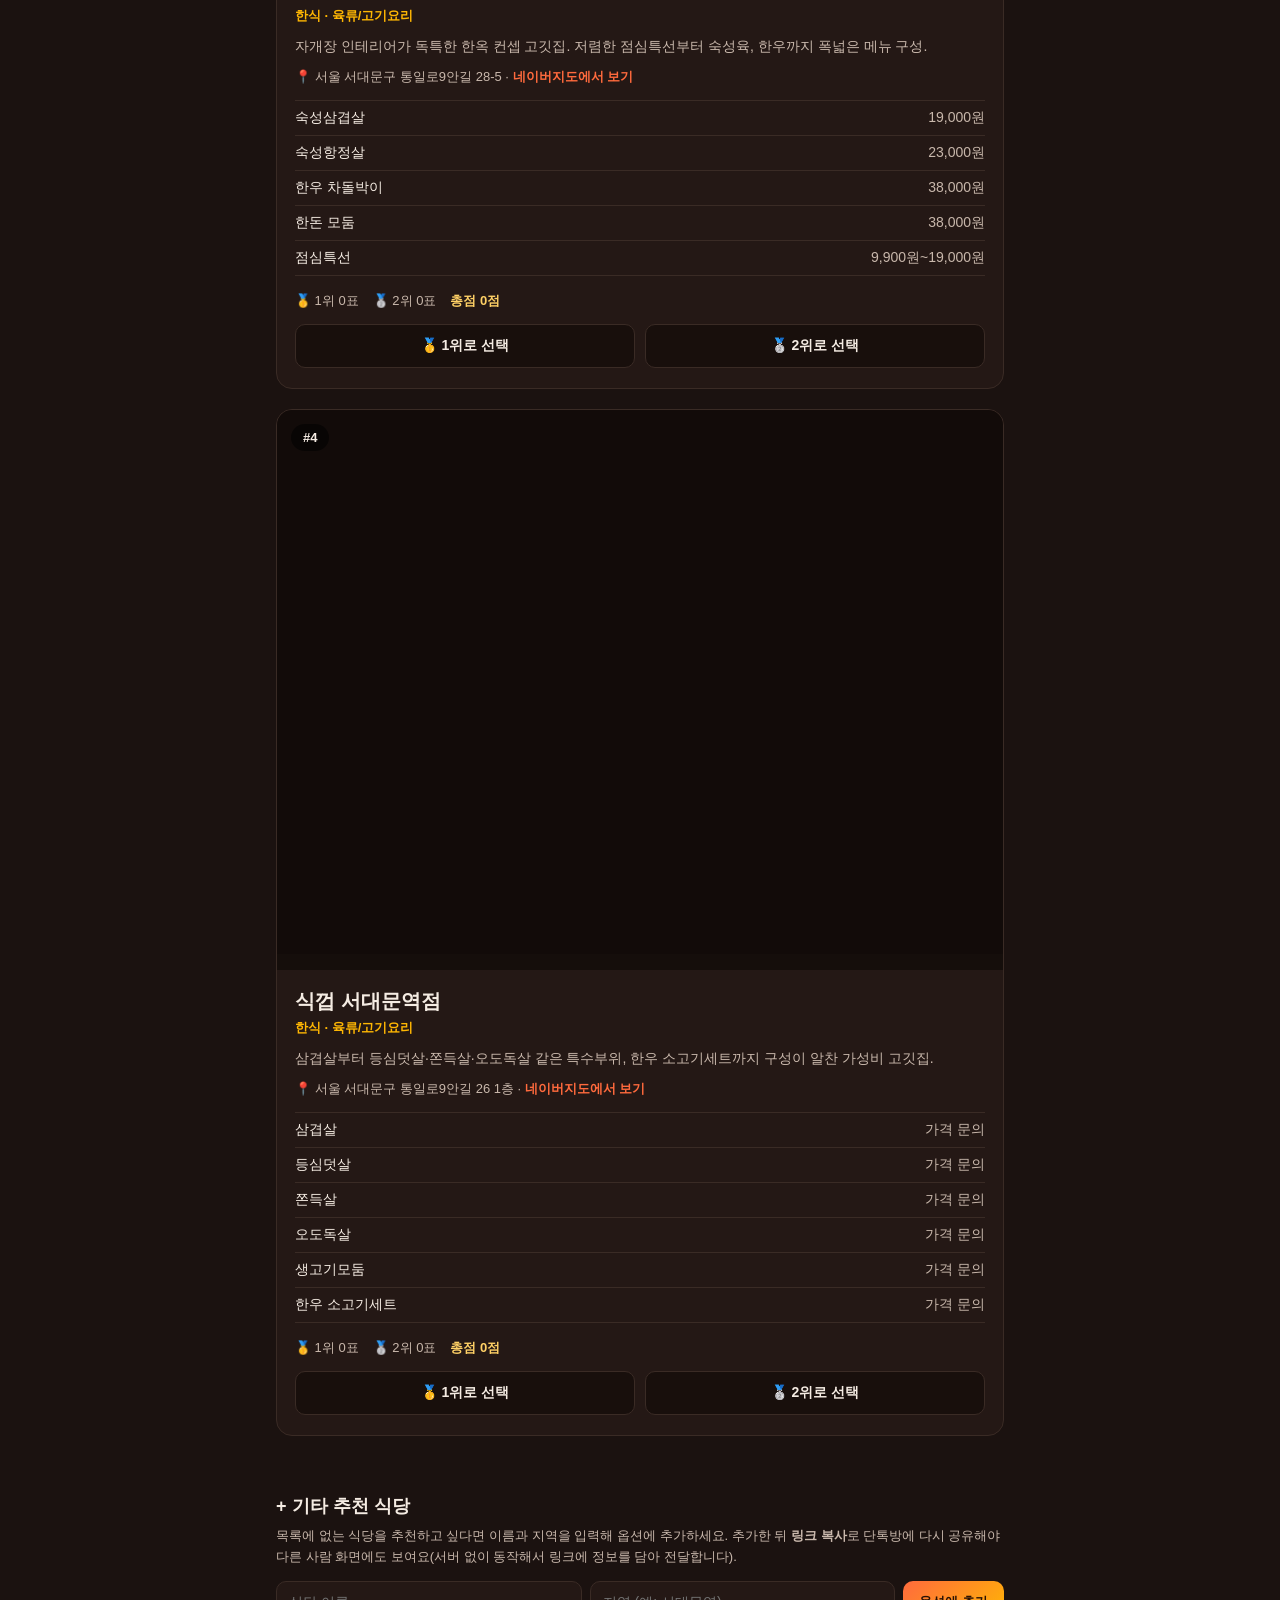
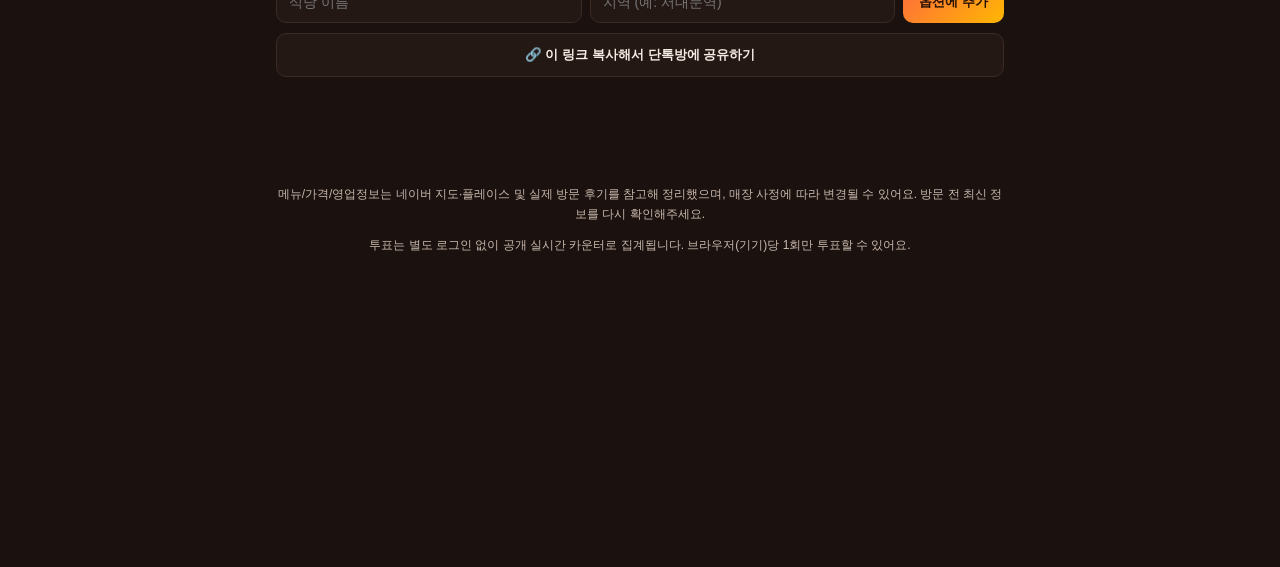
==== commit 5e262972: "Replace CDN-based map with a self-contained SVG mini-map The Leaflet/OpenStreetMap map didn't render" ====
--- a/seodaemun-gogi-vote/index.html
+++ b/seodaemun-gogi-vote/index.html
@@ -4,7 +4,6 @@
 <meta charset="UTF-8">
 <meta name="viewport" content="width=device-width, initial-scale=1.0">
 <title>8월 17일 (월) 어디서 저녁을 드실까요?</title>
-<link rel="stylesheet" href="https://unpkg.com/leaflet@1.9.4/dist/leaflet.css" integrity="sha256-p4NxAoJBhIIN+hmNHrzRCf9tD/miZyoHS5obTRR9BMY=" crossorigin="">
 <link rel="stylesheet" href="style.css">
 </head>
 <body>
@@ -24,7 +23,7 @@
 
 <section class="map-section">
   <div id="map" class="map"></div>
-  <p class="map-hint">📍 지도의 마커를 누르면 아래 해당 식당 상세 정보로 이동해요.</p>
+  <p class="map-hint">📍 지도의 핀을 누르면 아래 해당 식당 상세 정보로 이동해요. (통일로9안길, 서대문역 인근 · 실제 축척은 아니에요)</p>
 </section>
 
 <main id="board" class="board">
@@ -68,7 +67,6 @@
   <p>투표는 별도 로그인 없이 공개 실시간 카운터로 집계됩니다. 브라우저(기기)당 1회만 투표할 수 있어요.</p>
 </footer>
 
-<script src="https://unpkg.com/leaflet@1.9.4/dist/leaflet.js" integrity="sha256-20nQCchB9co0qIjJZRGuk2/Z9VM+kNiyxNV1lvTlZBo=" crossorigin=""></script>
 <script src="restaurants.js"></script>
 <script src="app.js"></script>
 </body>
--- a/seodaemun-gogi-vote/style.css
+++ b/seodaemun-gogi-vote/style.css
@@ -73,10 +73,56 @@
 }
 
 .map {
-  height: 260px;
+  height: 220px;
   border-radius: var(--radius);
   overflow: hidden;
   border: 1px solid var(--line);
+  background: var(--bg-card);
+}
+
+.mini-map-svg {
+  width: 100%;
+  height: 100%;
+  display: block;
+}
+
+.mini-map-street {
+  stroke: var(--line);
+  stroke-width: 2;
+}
+
+.mini-map-caption {
+  fill: var(--ink-soft);
+  font-size: 9px;
+}
+
+.pin {
+  cursor: pointer;
+}
+
+.pin-circle {
+  fill: var(--accent);
+  stroke: var(--bg-card);
+  stroke-width: 2;
+  transition: r 0.15s ease;
+}
+
+.pin:hover .pin-circle,
+.pin:focus .pin-circle {
+  r: 13;
+}
+
+.pin-num {
+  fill: #2a1205;
+  font-size: 10px;
+  font-weight: 700;
+  pointer-events: none;
+}
+
+.pin-label {
+  fill: var(--ink);
+  font-size: 9px;
+  pointer-events: none;
 }
 
 .map-hint {
@@ -84,6 +130,18 @@
   font-size: 12px;
   color: var(--ink-soft);
   text-align: center;
+}
+
+.api-warning .retry-btn {
+  display: block;
+  margin: 8px auto 0;
+  padding: 8px 16px;
+  border-radius: 8px;
+  border: 1px solid var(--line);
+  background: var(--bg-card);
+  color: var(--ink);
+  font-weight: 600;
+  cursor: pointer;
 }
 
 .card-highlight {
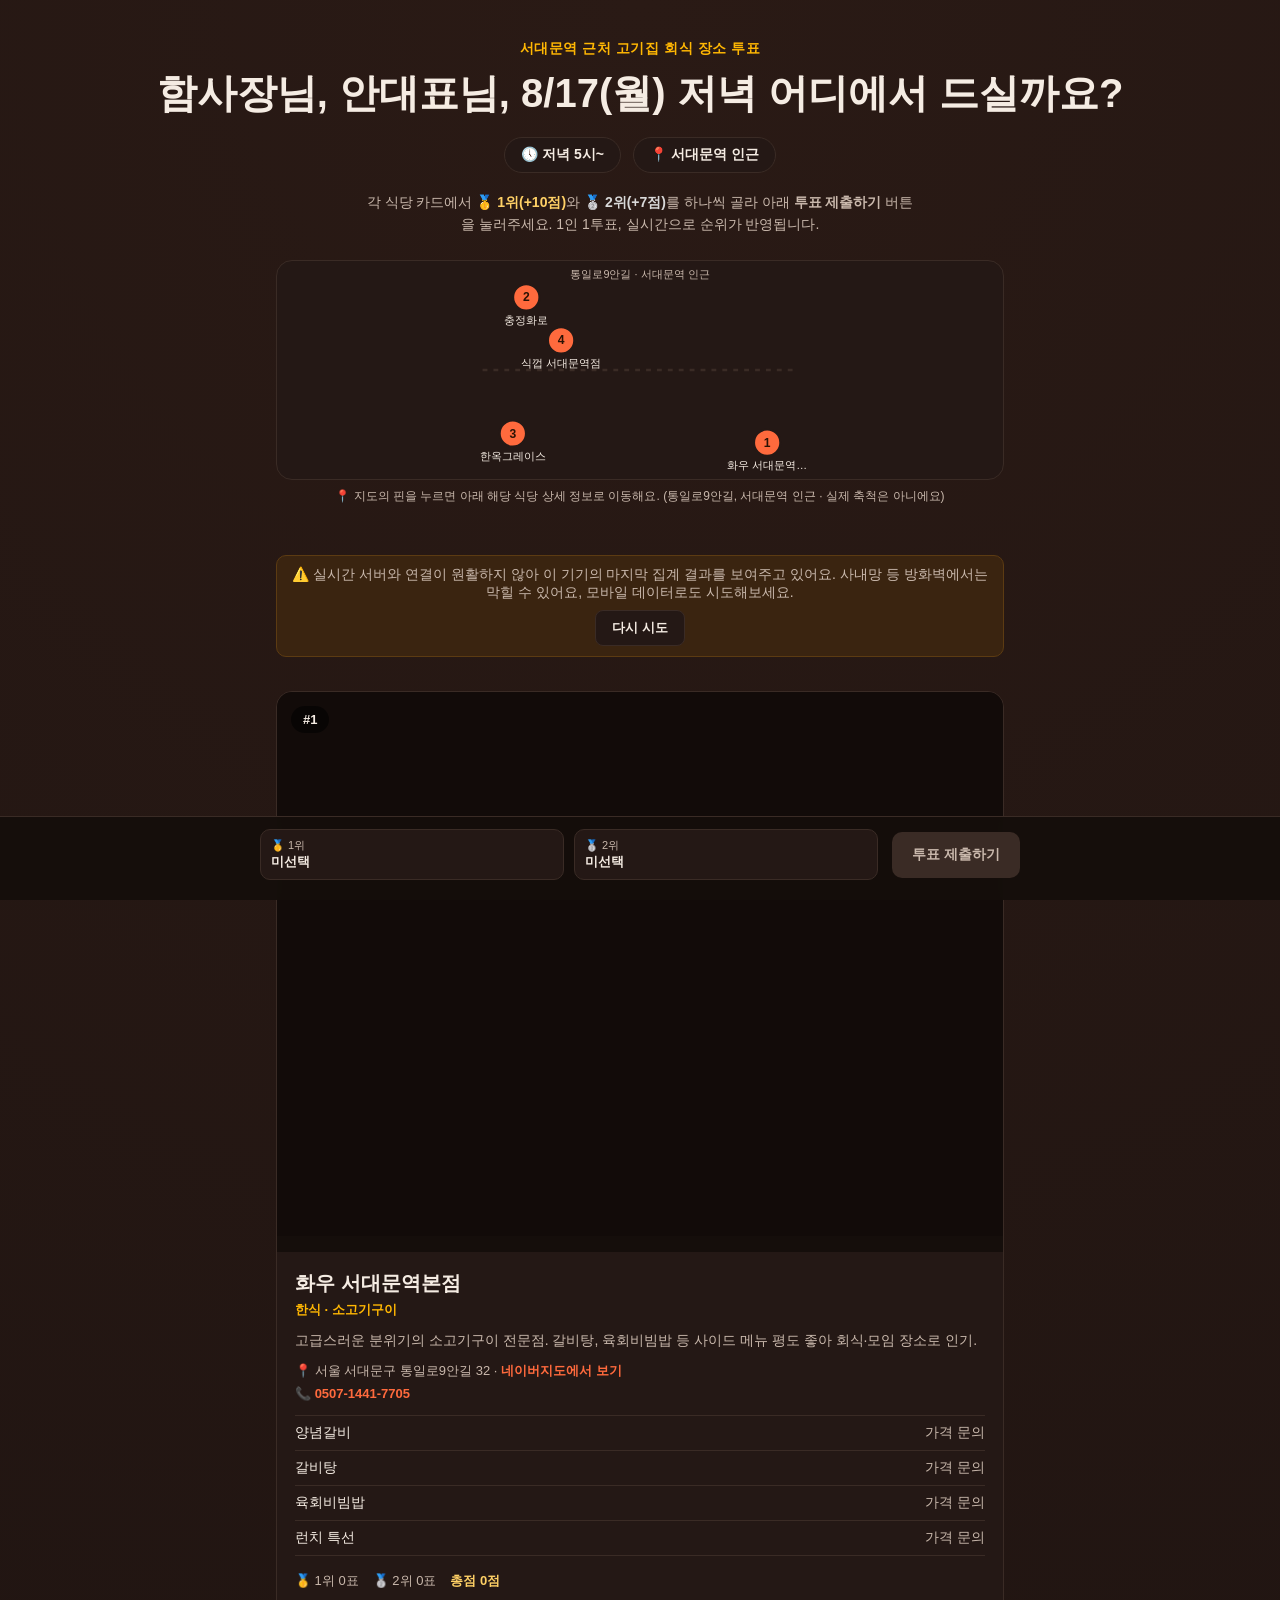
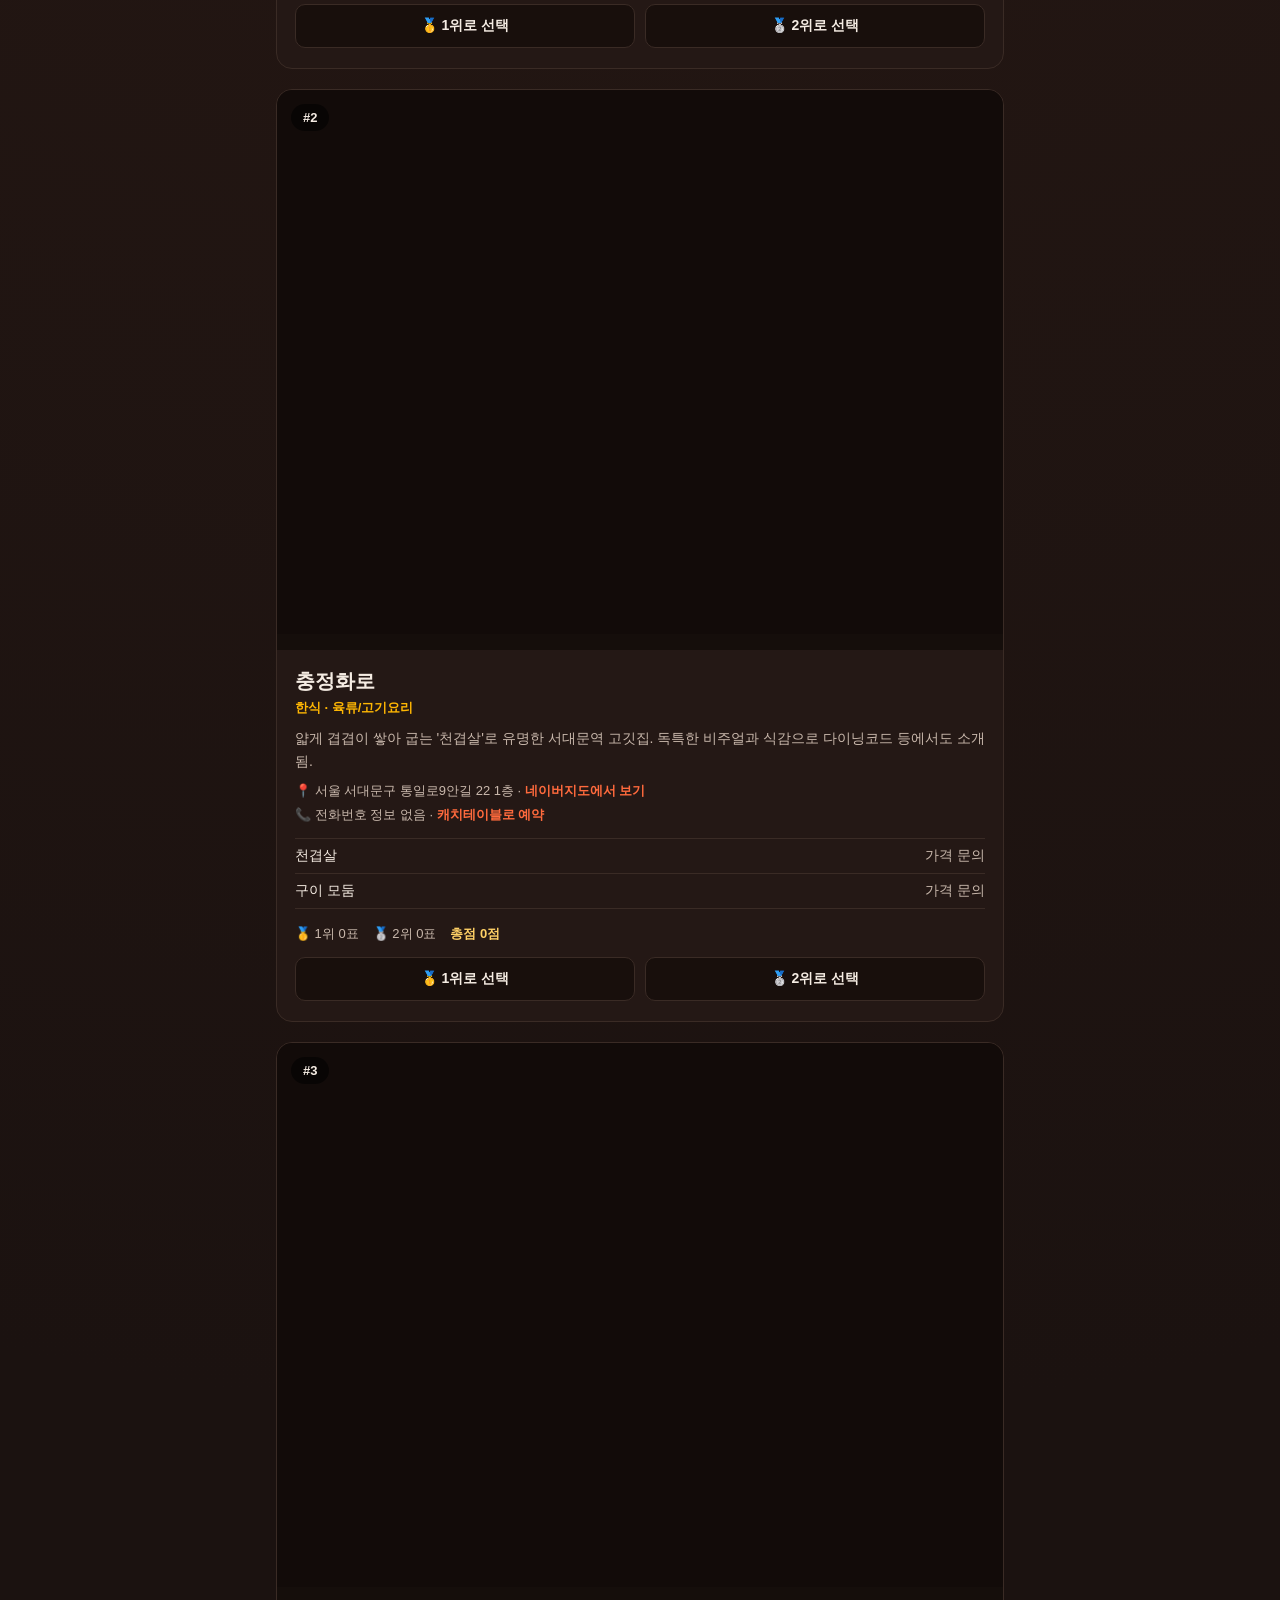
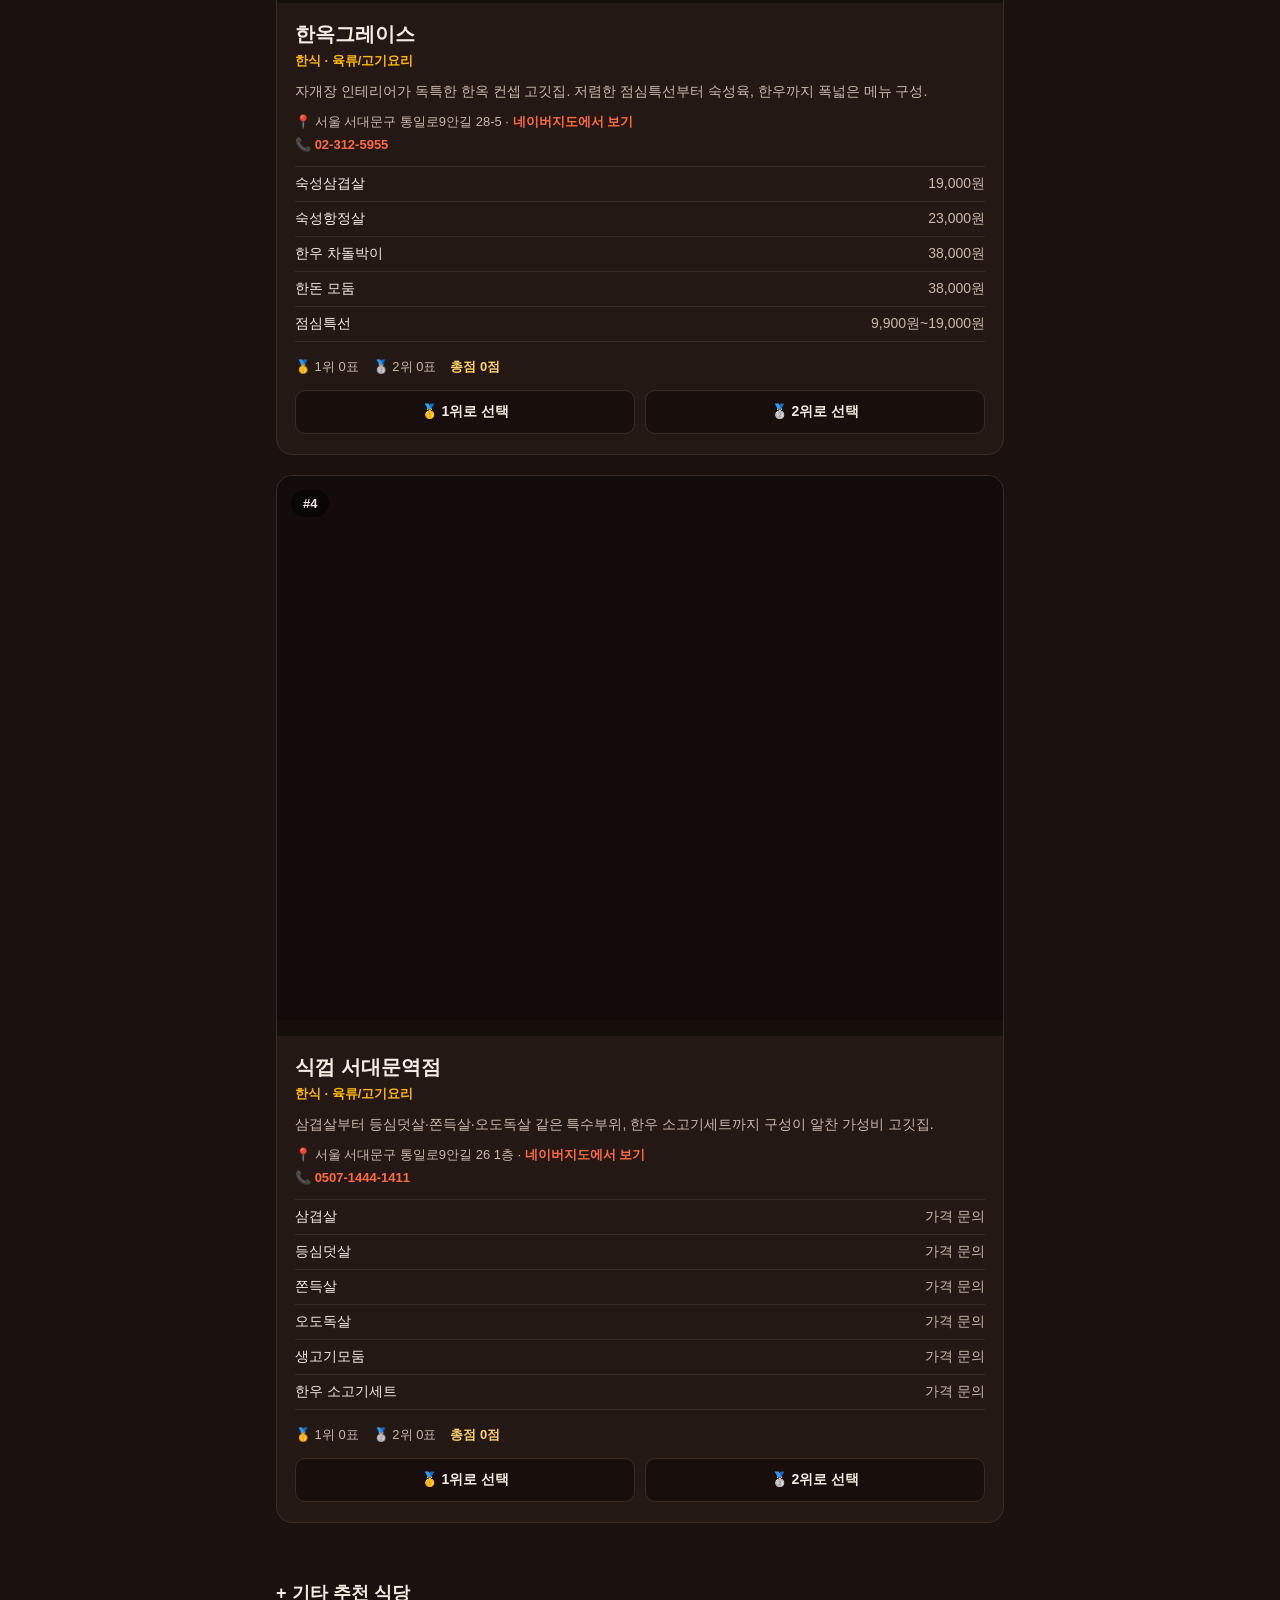
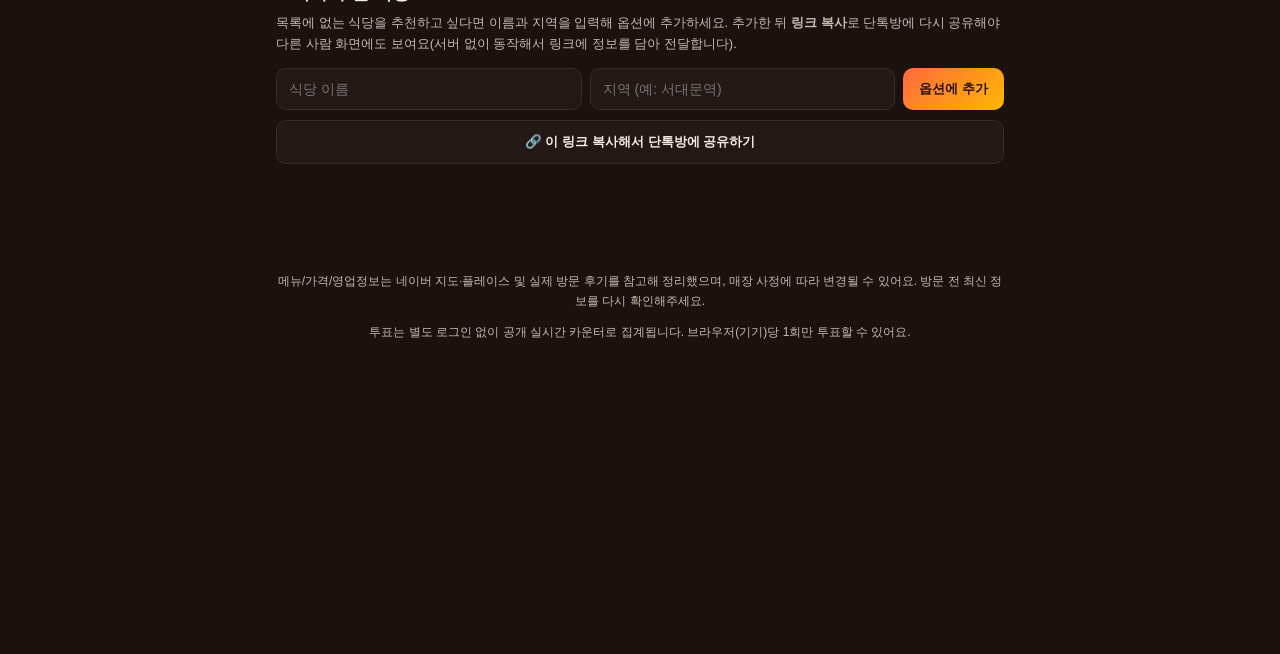
==== commit 4c290c4a: "Personalize title and add restaurant phone numbers Retitles the page to address 함사장님/안대표님 directly. " ====
--- a/seodaemun-gogi-vote/index.html
+++ b/seodaemun-gogi-vote/index.html
@@ -3,14 +3,14 @@
 <head>
 <meta charset="UTF-8">
 <meta name="viewport" content="width=device-width, initial-scale=1.0">
-<title>8월 17일 (월) 어디서 저녁을 드실까요?</title>
+<title>함사장님, 안대표님, 8/17(월) 저녁 어디에서 드실까요?</title>
 <link rel="stylesheet" href="style.css">
 </head>
 <body>
 
 <header class="hero">
   <p class="eyebrow">서대문역 근처 고기집 회식 장소 투표</p>
-  <h1>8월 17일 (월) 어디서 저녁을 드실까요?</h1>
+  <h1>함사장님, 안대표님, 8/17(월) 저녁 어디에서 드실까요?</h1>
   <div class="event-info">
     <span>🕔 저녁 5시~</span>
     <span>📍 서대문역 인근</span>
--- a/seodaemun-gogi-vote/style.css
+++ b/seodaemun-gogi-vote/style.css
@@ -288,12 +288,19 @@
 }
 
 .card-address {
+  margin: 0 0 6px;
+  font-size: 13px;
+  color: var(--ink-soft);
+}
+
+.card-contact {
   margin: 0 0 14px;
   font-size: 13px;
   color: var(--ink-soft);
 }
 
-.card-address a {
+.card-address a,
+.card-contact a {
   color: var(--accent);
   text-decoration: none;
   font-weight: 600;
